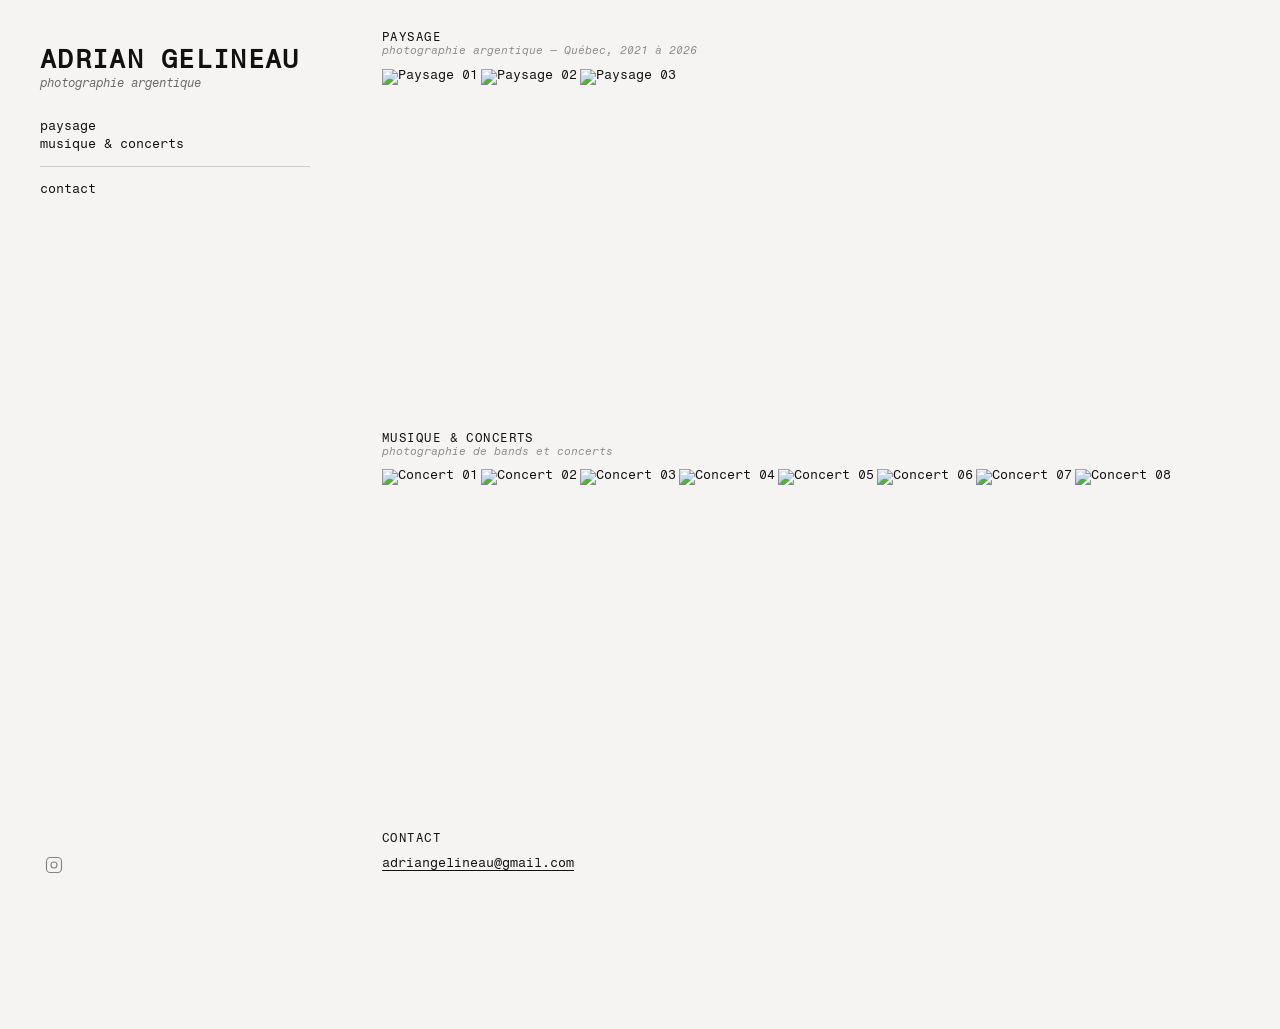
==== index.html @ ebe4f440 "Update index.html" ====
<!DOCTYPE html>
<html lang="fr">
<head>
  <meta charset="utf-8" />
  <meta name="viewport" content="width=device-width, initial-scale=1" />
  <title>Adrian Gelineau — Photographie argentique</title>

  <link rel="preconnect" href="https://fonts.googleapis.com">
  <link rel="preconnect" href="https://fonts.gstatic.com" crossorigin>
  <link href="https://fonts.googleapis.com/css2?family=Fragment+Mono&display=swap" rel="stylesheet">

  <link rel="stylesheet" href="https://cdn.jsdelivr.net/npm/glightbox/dist/css/glightbox.min.css" />
  <link rel="stylesheet" href="style.css" />
</head>
<body>

  <!-- COLONNE GAUCHE : menu fixe -->
  <aside class="sidebar">

    <div class="sidebar-nom">
      <span class="nom">ADRIAN GELINEAU</span>
      <span class="sous-nom">photographie argentique</span>
    </div>

    <nav class="sidebar-nav">
      <a href="#paysage">paysage</a>
      <a href="#concerts">musique & concerts</a>
      <!-- Ajouter une série : <a href="#id-section">nom</a> -->
      <!--
      <a href="#arbre">arbres</a>
      <a href="#double-expo">doubles expositions</a>
      <a href="#eau">eau</a>
      -->
      <span class="nav-separateur"></span>
      <a href="#contact">contact</a>
    </nav>

  </aside>


  <!-- COLONNE DROITE : contenu -->
  <main class="contenu">


    <!-- ==========================================
         SÉRIE : PAYSAGE
         Pour ajouter une photo : copie-colle un bloc <a>/<img>
         URL miniature  : w_800,q_auto  (dans src)
         URL plein res  : w_1600,q_auto (dans href)
         ========================================== -->
    <section id="paysage" class="serie">

      <div class="serie-info">
        <h2 class="serie-titre">PAYSAGE</h2>
        <p class="serie-credits">photographie argentique — Québec, 2021 à 2026</p>
      </div>

      <div class="galerie-bande">

        <a href="https://res.cloudinary.com/djrtz9zbk/image/upload/w_1600,q_auto/v1779740509/00002161-29_tyj2nv.jpg" class="glightbox">
          <img src="https://res.cloudinary.com/djrtz9zbk/image/upload/w_800,q_auto/v1779740509/00002161-29_tyj2nv.jpg" alt="Paysage 01" loading="lazy" />
        </a>

        <a href="https://res.cloudinary.com/djrtz9zbk/image/upload/w_1600,q_auto/v1779740503/1_21_kcuvib.jpg" class="glightbox">
          <img src="https://res.cloudinary.com/djrtz9zbk/image/upload/w_800,q_auto/v1779740503/1_21_kcuvib.jpg" alt="Paysage 02" loading="lazy" />
        </a>

        <a href="https://res.cloudinary.com/djrtz9zbk/image/upload/w_1600,q_auto/v1779740346/1_4_oucnro.jpg" class="glightbox">
          <img src="https://res.cloudinary.com/djrtz9zbk/image/upload/w_800,q_auto/v1779740346/1_4_oucnro.jpg" alt="Paysage 03" loading="lazy" />
        </a>

        <!-- AJOUTER UNE PHOTO — copie ce bloc, change les deux URLs et le alt
        <a href="https://res.cloudinary.com/djrtz9zbk/image/upload/w_1600,q_auto/paysage/NOM_FICHIER.jpg" class="glightbox">
          <img src="https://res.cloudinary.com/djrtz9zbk/image/upload/w_800,q_auto/paysage/NOM_FICHIER.jpg" alt="Description" loading="lazy" />
        </a>
        -->

      </div>
    </section>


    <!-- ==========================================
         SÉRIE : MUSIQUE & CONCERTS
         ========================================== -->
    <section id="concerts" class="serie">

      <div class="serie-info">
        <h2 class="serie-titre">MUSIQUE & CONCERTS</h2>
        <p class="serie-credits">photographie de bands et concerts</p>
      </div>

      <div class="galerie-bande">

        <a href="https://res.cloudinary.com/djrtz9zbk/image/upload/w_1600,q_auto/v1779740509/concert_5_hrjeov.jpg" class="glightbox">
          <img src="https://res.cloudinary.com/djrtz9zbk/image/upload/w_800,q_auto/v1779740509/concert_5_hrjeov.jpg" alt="Concert 01" loading="lazy" />
        </a>

        <a href="https://res.cloudinary.com/djrtz9zbk/image/upload/w_1600,q_auto/v1779740503/concert_4_qgwijq.jpg" class="glightbox">
          <img src="https://res.cloudinary.com/djrtz9zbk/image/upload/w_800,q_auto/v1779740503/concert_4_qgwijq.jpg" alt="Concert 02" loading="lazy" />
        </a>

        <a href="https://res.cloudinary.com/djrtz9zbk/image/upload/w_1600,q_auto/v1779740346/concert_3_md6yuu.jpg" class="glightbox">
          <img src="https://res.cloudinary.com/djrtz9zbk/image/upload/w_800,q_auto/v1779740346/concert_3_md6yuu.jpg" alt="Concert 03" loading="lazy" />
        </a>

        <a href="https://res.cloudinary.com/djrtz9zbk/image/upload/w_1600,q_auto/v1779740346/concert_1_qyfpxs.jpg" class="glightbox">
          <img src="https://res.cloudinary.com/djrtz9zbk/image/upload/w_800,q_auto/v1779740346/concert_1_qyfpxs.jpg" alt="Concert 04" loading="lazy" />
        </a>

        <a href="https://res.cloudinary.com/djrtz9zbk/image/upload/w_1600,q_auto/v1779740346/concert_2_n4treq.jpg" class="glightbox">
          <img src="https://res.cloudinary.com/djrtz9zbk/image/upload/w_800,q_auto/v1779740346/concert_2_n4treq.jpg" alt="Concert 05" loading="lazy" />
        </a>

        <a href="https://res.cloudinary.com/djrtz9zbk/image/upload/w_1600,q_auto/v1779740346/concert_8_piof48.jpg" class="glightbox">
          <img src="https://res.cloudinary.com/djrtz9zbk/image/upload/w_800,q_auto/v1779740346/concert_8_piof48.jpg" alt="Concert 06" loading="lazy" />
        </a>

        <a href="https://res.cloudinary.com/djrtz9zbk/image/upload/w_1600,q_auto/v1779740346/concert_7_y9rdwr.jpg" class="glightbox">
          <img src="https://res.cloudinary.com/djrtz9zbk/image/upload/w_800,q_auto/v1779740346/concert_7_y9rdwr.jpg" alt="Concert 07" loading="lazy" />
        </a>

        <a href="https://res.cloudinary.com/djrtz9zbk/image/upload/w_1600,q_auto/v1779740346/concert_6_su2sct.jpg" class="glightbox">
          <img src="https://res.cloudinary.com/djrtz9zbk/image/upload/w_800,q_auto/v1779740346/concert_6_su2sct.jpg" alt="Concert 08" loading="lazy" />
        </a>

      </div>
    </section>


    <!-- ==========================================
         CONTACT
         ========================================== -->
    <section id="contact" class="serie">
      <div class="serie-info">
        <h2 class="serie-titre">CONTACT</h2>
      </div>
      <p class="contact-email">
        <a href="mailto:adriangelineau@gmail.com">adriangelineau@gmail.com</a>
      </p>
    </section>


  </main>

  <!-- ICÔNE INSTAGRAM fixe en bas à gauche -->
  <a href="https://www.instagram.com/adrian_alog/" target="_blank" rel="noopener noreferrer" class="instagram-btn" aria-label="Instagram">
    <svg xmlns="http://www.w3.org/2000/svg" width="50" height="18" viewBox="0 0 24 24" fill="none" stroke="currentColor" stroke-width="1.5" stroke-linecap="round" stroke-linejoin="round">
      <rect x="2" y="2" width="20" height="20" rx="5" ry="5"/>
      <circle cx="12" cy="12" r="4"/>
      <circle cx="17.5" cy="6.5" r="0.5" fill="currentColor" stroke="none"/>
    </svg>
  </a>

  <script src="https://cdn.jsdelivr.net/npm/glightbox/dist/js/glightbox.min.js"></script>
  <script>
    const lightbox = GLightbox();

    // Scroll horizontal à la molette sur chaque bande
    // Quand la bande est au bout, le scroll vertical reprend normalement
    document.querySelectorAll('.galerie-bande').forEach(bande => {
      bande.addEventListener('wheel', function(e) {
        const auBout =
          (e.deltaY > 0 && bande.scrollLeft >= bande.scrollWidth - bande.clientWidth - 1) ||
          (e.deltaY < 0 && bande.scrollLeft <= 0);

        if (auBout) return; // laisse le scroll vertical se faire

        e.preventDefault();
        bande.scrollLeft += e.deltaY * 1.5; // ← vitesse de défilement, ajuste si besoin
      }, { passive: false });
    });
  </script>

</body>
</html>
---- style.css ----
/* =============================================
   STYLE.CSS — Portfolio Adrian Gelineau
   Mise en page : sidebar fixe + bandes horizontales
   ============================================= */


/* --- BASE --- */

body {
  font-family: 'Fragment Mono', monospace;
  font-size: 13px;
  line-height: 0.9;
  color: #111;
  background-color: #f5f4f2;   /* ← couleur de fond */
  margin: 0;
  padding: 0;
  display: flex;
  min-height: 100vh;
}

* {
  box-sizing: border-box;
}


/* --- SIDEBAR --- */

.sidebar {
  width: 350px;
  flex-shrink: 0;
  padding: 3rem 2.5rem;
  position: sticky;
  top: 0;
  height: 100vh;
  overflow-y: auto;
}

.sidebar-nom {
  margin-bottom: 2rem;
}

.nom {
  display: block;
  font-weight: 700;
  font-size: 2em;
  letter-spacing: 0.05em;
  margin-bottom: 0.4rem;
}

.sous-nom {
  display: block;
  font-weight: 300;
  font-style: italic;
  color: #666;
  font-size: 0.9em;
}

.sidebar-nav {
  display: flex;
  flex-direction: column;
  gap: 0.4rem;
}

.sidebar-nav a {
  text-decoration: none;
  color: #111;
  font-weight: 300;
  transition: opacity 0.2s;
}

.sidebar-nav a:hover {
  opacity: 0.4;
}

.nav-separateur {
  display: block;
  border-top: 1px solid #ccc;
  margin: 0.6rem 0;
}


/* --- CONTENU --- */

.contenu {
  flex: 1;
  padding: 2rem 0 6rem 2rem;  /* pas de padding-right : les bandes vont jusqu'au bord */
  min-width: 0;               /* empêche le dépassement flex */
}


/* --- SÉRIE --- */

.serie {
  margin-bottom: 4rem;        /* ← espace entre chaque série */
}

.serie-info {
  margin-bottom: 0.8rem;
  padding-right: 2rem;        /* marge droite pour le texte seulement */
}

.serie-titre {
  font-size: 12px;
  font-weight: 500;
  letter-spacing: 0.12em;
  margin: 0 0 0.2rem 0;
  padding: 0;
}

.serie-credits {
  font-weight: 300;
  font-style: italic;
  color: #888;
  margin: 0;
  font-size: 11px;
}


/* --- BANDE HORIZONTALE ---
   Principe :
   - display: flex          → images côte à côte
   - overflow-x: auto       → scroll horizontal quand ça déborde
   - height fixe            → toutes les images ont la même hauteur
   - width: auto sur img    → chaque image garde son ratio naturel
     (portrait = étroit, paysage = large)
   -------------------------------------------- */

.galerie-bande {
  display: flex;
  flex-direction: row;
  gap: 3px;                   /* ← espace entre les photos */
  overflow-x: auto;           /* scroll horizontal */
  overflow-y: hidden;
  height: 300px;              /* ← hauteur de la bande, ajuste à ton goût */
  padding-bottom: 6px;        /* espace pour la scrollbar */
  cursor: grab;               /* curseur "main" pour indiquer le drag possible */
}

.galerie-bande:active {
  cursor: grabbing;
}

/* Scrollbar discrète */
.galerie-bande::-webkit-scrollbar {
  height: 3px;
}
.galerie-bande::-webkit-scrollbar-track {
  background: transparent;
}
.galerie-bande::-webkit-scrollbar-thumb {
  background: #ccc;
  border-radius: 2px;
}

/* Chaque lien = une cellule de la bande */
.galerie-bande a {
  display: block;
  flex-shrink: 0;             /* les images ne rétrécissent pas */
  height: 100%;               /* remplit la hauteur de la bande */
  text-decoration: none;
}

/* L'image remplit la hauteur, largeur automatique selon son ratio */
.galerie-bande img {
  height: 100%;
  width: auto;                /* ← clé : ratio naturel préservé */
  display: block;
  transition: opacity 0.25s;
}

.galerie-bande a:hover img {
  opacity: 0.8;
}


/* --- CONTACT --- */

.contact-email {
  font-weight: 300;
  margin: 0;
}

.contact-email a {
  color: #111;
  text-underline-offset: 3px;
}

a {
  color: #111;
}


/* --- RESPONSIVE : téléphone --- */

@media (max-width: 650px) {

  body {
    flex-direction: column;
  }

  .sidebar {
    width: 100%;
    height: auto;
    position: static;
    padding: 1.5rem 1rem 1rem;
    border-bottom: 1px solid #ddd;
  }

  .sidebar-nav {
    flex-direction: row;
    flex-wrap: wrap;
    gap: 0.5rem 1rem;
  }

  .nav-separateur {
    display: none;
  }

  .contenu {
    padding: 1.5rem 0 3rem 1rem;
  }

  .galerie-bande {
    height: 240px;            /* bande plus courte sur mobile */
  }
}


/* --- ICÔNE INSTAGRAM --- */

.instagram-btn {
  position: fixed;             /* ← reste en bas à gauche peu importe le scroll */
  bottom: 1.5rem;
  left: 1.8rem;
  color: #111;
  text-decoration: none;
  opacity: 0.5;
  transition: opacity 0.2s;
  z-index: 100;
}

.instagram-btn:hover {
  opacity: 1;
}


/* ==============================================
   POLICES — comment changer
   ================================================

   ÉTAPE 1 : remplace le lien Google Fonts dans le <head> du HTML
   ÉTAPE 2 : change font-family dans body { } ci-dessous

   -----------------------------------------------
   OPTION A — Fragment Mono (monospace, techno)
   <head> :
     <link href="https://fonts.googleapis.com/css2?family=Fragment+Mono&display=swap" rel="stylesheet">
   CSS :
     font-family: 'Fragment Mono', monospace;

   -----------------------------------------------
   OPTION B — Playfair Display (élégant, mystique)
   <head> :
     <link href="https://fonts.googleapis.com/css2?family=Playfair+Display:ital,wght@0,400;0,500;1,400&display=swap" rel="stylesheet">
   CSS :
     font-family: 'Playfair Display', serif;

   -----------------------------------------------
   OPTION D — DM Mono (monospace propre, photo/éditorial)
   <head> :
     <link href="https://fonts.googleapis.com/css2?family=DM+Mono:ital,wght@0,300;0,400;1,300&display=swap" rel="stylesheet">
   CSS :
     font-family: 'DM Mono', monospace;

   -----------------------------------------------
   TESTÉ MAIS PAS AIMÉ
   
   OPTION E — Cormorant Garamond (serif fin, galerie d'art)
   <head> :
     <link href="https://fonts.googleapis.com/css2?family=Cormorant+Garamond:ital,wght@0,300;0,400;1,300&display=swap" rel="stylesheet">
   CSS :
     font-family: 'Cormorant Garamond', serif;

   -----------------------------------------------
   OPTION F — Sono (variable, moderne mais organique — bon pour argentique)
   <head> :
     <link href="https://fonts.googleapis.com/css2?family=Sono:wght@300;400&display=swap" rel="stylesheet">
   CSS :
     font-family: 'Sono', sans-serif;

   ================================================
   Pour tester : change les deux lignes indiquées
   dans le <head> HTML et dans body { } CSS.
   Ctrl+S dans VS Code → rafraîchissement Live Server instantané.

      OPTION C — Space Mono (underground, minimal)
   <head> :
     <link href="https://fonts.googleapis.com/css2?family=Space+Mono:ital@0;1&display=swap" rel="stylesheet">
   CSS :
     font-family: 'Space Mono', monospace;

   ============================================== */
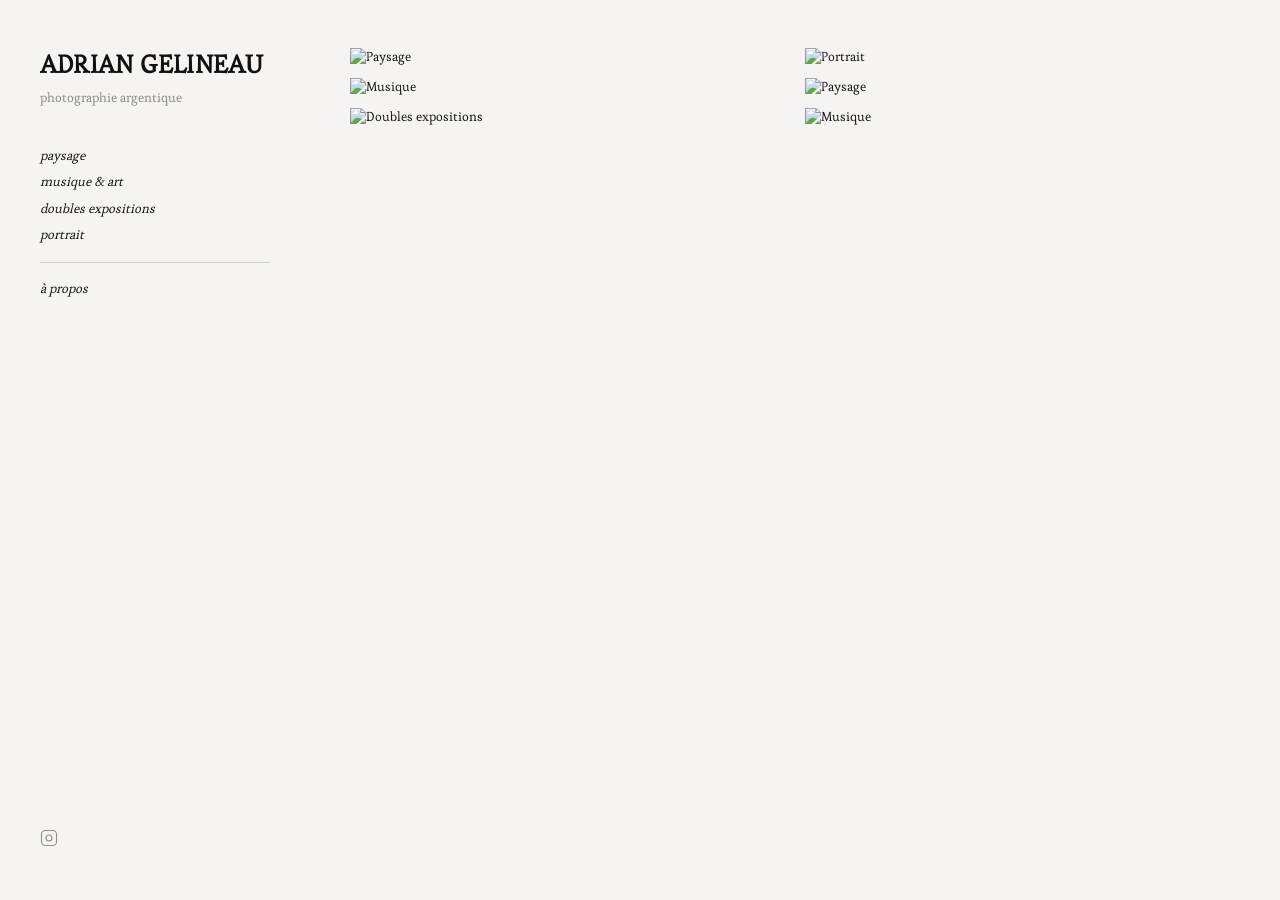
==== commit 3035bbe7: "commit commit" ====
--- a/index.html
+++ b/index.html
@@ -4,172 +4,77 @@
   <meta charset="utf-8" />
   <meta name="viewport" content="width=device-width, initial-scale=1" />
   <title>Adrian Gelineau — Photographie argentique</title>
-
   <link rel="preconnect" href="https://fonts.googleapis.com">
   <link rel="preconnect" href="https://fonts.gstatic.com" crossorigin>
-  <link href="https://fonts.googleapis.com/css2?family=Fragment+Mono&display=swap" rel="stylesheet">
-
+  <link href="https://fonts.googleapis.com/css2?family=Esteban&display=swap" rel="stylesheet">
   <link rel="stylesheet" href="https://cdn.jsdelivr.net/npm/glightbox/dist/css/glightbox.min.css" />
   <link rel="stylesheet" href="style.css" />
 </head>
 <body>
 
-  <!-- COLONNE GAUCHE : menu fixe -->
   <aside class="sidebar">
-
     <div class="sidebar-nom">
-      <span class="nom">ADRIAN GELINEAU</span>
-      <span class="sous-nom">photographie argentique</span>
+      <a href="index.html">
+        <span class="nom">ADRIAN GELINEAU</span>
+        <span class="sous-nom">photographie argentique</span>
+      </a>
     </div>
-
     <nav class="sidebar-nav">
-      <a href="#paysage">paysage</a>
-      <a href="#concerts">musique & concerts</a>
-      <!-- Ajouter une série : <a href="#id-section">nom</a> -->
-      <!--
-      <a href="#arbre">arbres</a>
-      <a href="#double-expo">doubles expositions</a>
-      <a href="#eau">eau</a>
-      -->
+      <a href="paysage.html">paysage</a>
+      <a href="musique.html">musique & art</a>
+      <a href="double-exposition.html">doubles expositions</a>
+      <a href="portrait.html">portrait</a>
       <span class="nav-separateur"></span>
-      <a href="#contact">contact</a>
+      <a href="apropos.html">à propos</a>
     </nav>
-
+    <a href="https://www.instagram.com/adrian_alog/" target="_blank" rel="noopener noreferrer" class="instagram-sidebar" aria-label="Instagram">
+      <svg xmlns="http://www.w3.org/2000/svg" width="18" height="18" viewBox="0 0 24 24" fill="none" stroke="currentColor" stroke-width="1.5" stroke-linecap="round" stroke-linejoin="round">
+        <rect x="2" y="2" width="20" height="20" rx="5" ry="5"/>
+        <circle cx="12" cy="12" r="4"/>
+        <circle cx="17.5" cy="6.5" r="0.5" fill="currentColor" stroke="none"/>
+      </svg>
+    </a>
   </aside>
 
-
-  <!-- COLONNE DROITE : contenu -->
   <main class="contenu">
 
+    <!-- PATCHWORK D'ACCUEIL
+         Style Lawrence Fafard : 2 colonnes, photos à taille naturelle, air entre elles.
+         Chaque lien mène à la page de la série.
+         Pour changer une photo : remplace juste l'URL src et le href de destination. -->
 
-    <!-- ==========================================
-         SÉRIE : PAYSAGE
-         Pour ajouter une photo : copie-colle un bloc <a>/<img>
-         URL miniature  : w_800,q_auto  (dans src)
-         URL plein res  : w_1600,q_auto (dans href)
-         ========================================== -->
-    <section id="paysage" class="serie">
+    <div class="patchwork">
 
-      <div class="serie-info">
-        <h2 class="serie-titre">PAYSAGE</h2>
-        <p class="serie-credits">photographie argentique — Québec, 2021 à 2026</p>
-      </div>
+      <a href="paysage.html" class="pw-item">
+        <img src="https://res.cloudinary.com/djrtz9zbk/image/upload/w_900,q_auto/v1779740509/00002161-29_tyj2nv.jpg" alt="Paysage" loading="lazy" />
+      </a>
 
-      <div class="galerie-bande">
+      <a href="musique.html" class="pw-item">
+        <img src="https://res.cloudinary.com/djrtz9zbk/image/upload/w_900,q_auto/v1779740503/concert_4_qgwijq.jpg" alt="Musique" loading="lazy" />
+      </a>
 
-        <a href="https://res.cloudinary.com/djrtz9zbk/image/upload/w_1600,q_auto/v1779740509/00002161-29_tyj2nv.jpg" class="glightbox">
-          <img src="https://res.cloudinary.com/djrtz9zbk/image/upload/w_800,q_auto/v1779740509/00002161-29_tyj2nv.jpg" alt="Paysage 01" loading="lazy" />
-        </a>
+      <a href="double-exposition.html" class="pw-item">
+        <img src="https://res.cloudinary.com/djrtz9zbk/image/upload/w_900,q_auto/v1779740503/1_21_kcuvib.jpg" alt="Doubles expositions" loading="lazy" />
+      </a>
 
-        <a href="https://res.cloudinary.com/djrtz9zbk/image/upload/w_1600,q_auto/v1779740503/1_21_kcuvib.jpg" class="glightbox">
-          <img src="https://res.cloudinary.com/djrtz9zbk/image/upload/w_800,q_auto/v1779740503/1_21_kcuvib.jpg" alt="Paysage 02" loading="lazy" />
-        </a>
+      <a href="portrait.html" class="pw-item">
+        <img src="https://res.cloudinary.com/djrtz9zbk/image/upload/w_900,q_auto/v1779740346/concert_3_md6yuu.jpg" alt="Portrait" loading="lazy" />
+      </a>
 
-        <a href="https://res.cloudinary.com/djrtz9zbk/image/upload/w_1600,q_auto/v1779740346/1_4_oucnro.jpg" class="glightbox">
-          <img src="https://res.cloudinary.com/djrtz9zbk/image/upload/w_800,q_auto/v1779740346/1_4_oucnro.jpg" alt="Paysage 03" loading="lazy" />
-        </a>
+      <a href="paysage.html" class="pw-item">
+        <img src="https://res.cloudinary.com/djrtz9zbk/image/upload/w_900,q_auto/v1779740346/1_4_oucnro.jpg" alt="Paysage" loading="lazy" />
+      </a>
 
-        <!-- AJOUTER UNE PHOTO — copie ce bloc, change les deux URLs et le alt
-        <a href="https://res.cloudinary.com/djrtz9zbk/image/upload/w_1600,q_auto/paysage/NOM_FICHIER.jpg" class="glightbox">
-          <img src="https://res.cloudinary.com/djrtz9zbk/image/upload/w_800,q_auto/paysage/NOM_FICHIER.jpg" alt="Description" loading="lazy" />
-        </a>
-        -->
+      <a href="musique.html" class="pw-item">
+        <img src="https://res.cloudinary.com/djrtz9zbk/image/upload/w_900,q_auto/v1779740346/concert_1_qyfpxs.jpg" alt="Musique" loading="lazy" />
+      </a>
 
-      </div>
-    </section>
-
-
-    <!-- ==========================================
-         SÉRIE : MUSIQUE & CONCERTS
-         ========================================== -->
-    <section id="concerts" class="serie">
-
-      <div class="serie-info">
-        <h2 class="serie-titre">MUSIQUE & CONCERTS</h2>
-        <p class="serie-credits">photographie de bands et concerts</p>
-      </div>
-
-      <div class="galerie-bande">
-
-        <a href="https://res.cloudinary.com/djrtz9zbk/image/upload/w_1600,q_auto/v1779740509/concert_5_hrjeov.jpg" class="glightbox">
-          <img src="https://res.cloudinary.com/djrtz9zbk/image/upload/w_800,q_auto/v1779740509/concert_5_hrjeov.jpg" alt="Concert 01" loading="lazy" />
-        </a>
-
-        <a href="https://res.cloudinary.com/djrtz9zbk/image/upload/w_1600,q_auto/v1779740503/concert_4_qgwijq.jpg" class="glightbox">
-          <img src="https://res.cloudinary.com/djrtz9zbk/image/upload/w_800,q_auto/v1779740503/concert_4_qgwijq.jpg" alt="Concert 02" loading="lazy" />
-        </a>
-
-        <a href="https://res.cloudinary.com/djrtz9zbk/image/upload/w_1600,q_auto/v1779740346/concert_3_md6yuu.jpg" class="glightbox">
-          <img src="https://res.cloudinary.com/djrtz9zbk/image/upload/w_800,q_auto/v1779740346/concert_3_md6yuu.jpg" alt="Concert 03" loading="lazy" />
-        </a>
-
-        <a href="https://res.cloudinary.com/djrtz9zbk/image/upload/w_1600,q_auto/v1779740346/concert_1_qyfpxs.jpg" class="glightbox">
-          <img src="https://res.cloudinary.com/djrtz9zbk/image/upload/w_800,q_auto/v1779740346/concert_1_qyfpxs.jpg" alt="Concert 04" loading="lazy" />
-        </a>
-
-        <a href="https://res.cloudinary.com/djrtz9zbk/image/upload/w_1600,q_auto/v1779740346/concert_2_n4treq.jpg" class="glightbox">
-          <img src="https://res.cloudinary.com/djrtz9zbk/image/upload/w_800,q_auto/v1779740346/concert_2_n4treq.jpg" alt="Concert 05" loading="lazy" />
-        </a>
-
-        <a href="https://res.cloudinary.com/djrtz9zbk/image/upload/w_1600,q_auto/v1779740346/concert_8_piof48.jpg" class="glightbox">
-          <img src="https://res.cloudinary.com/djrtz9zbk/image/upload/w_800,q_auto/v1779740346/concert_8_piof48.jpg" alt="Concert 06" loading="lazy" />
-        </a>
-
-        <a href="https://res.cloudinary.com/djrtz9zbk/image/upload/w_1600,q_auto/v1779740346/concert_7_y9rdwr.jpg" class="glightbox">
-          <img src="https://res.cloudinary.com/djrtz9zbk/image/upload/w_800,q_auto/v1779740346/concert_7_y9rdwr.jpg" alt="Concert 07" loading="lazy" />
-        </a>
-
-        <a href="https://res.cloudinary.com/djrtz9zbk/image/upload/w_1600,q_auto/v1779740346/concert_6_su2sct.jpg" class="glightbox">
-          <img src="https://res.cloudinary.com/djrtz9zbk/image/upload/w_800,q_auto/v1779740346/concert_6_su2sct.jpg" alt="Concert 08" loading="lazy" />
-        </a>
-
-      </div>
-    </section>
-
-
-    <!-- ==========================================
-         CONTACT
-         ========================================== -->
-    <section id="contact" class="serie">
-      <div class="serie-info">
-        <h2 class="serie-titre">CONTACT</h2>
-      </div>
-      <p class="contact-email">
-        <a href="mailto:adriangelineau@gmail.com">adriangelineau@gmail.com</a>
-      </p>
-    </section>
-
+    </div>
 
   </main>
 
-  <!-- ICÔNE INSTAGRAM fixe en bas à gauche -->
-  <a href="https://www.instagram.com/adrian_alog/" target="_blank" rel="noopener noreferrer" class="instagram-btn" aria-label="Instagram">
-    <svg xmlns="http://www.w3.org/2000/svg" width="50" height="18" viewBox="0 0 24 24" fill="none" stroke="currentColor" stroke-width="1.5" stroke-linecap="round" stroke-linejoin="round">
-      <rect x="2" y="2" width="20" height="20" rx="5" ry="5"/>
-      <circle cx="12" cy="12" r="4"/>
-      <circle cx="17.5" cy="6.5" r="0.5" fill="currentColor" stroke="none"/>
-    </svg>
-  </a>
-
   <script src="https://cdn.jsdelivr.net/npm/glightbox/dist/js/glightbox.min.js"></script>
-  <script>
-    const lightbox = GLightbox();
-
-    // Scroll horizontal à la molette sur chaque bande
-    // Quand la bande est au bout, le scroll vertical reprend normalement
-    document.querySelectorAll('.galerie-bande').forEach(bande => {
-      bande.addEventListener('wheel', function(e) {
-        const auBout =
-          (e.deltaY > 0 && bande.scrollLeft >= bande.scrollWidth - bande.clientWidth - 1) ||
-          (e.deltaY < 0 && bande.scrollLeft <= 0);
-
-        if (auBout) return; // laisse le scroll vertical se faire
-
-        e.preventDefault();
-        bande.scrollLeft += e.deltaY * 1.5; // ← vitesse de défilement, ajuste si besoin
-      }, { passive: false });
-    });
-  </script>
+  <script>const lightbox = GLightbox();</script>
 
 </body>
 </html>
--- a/style.css
+++ b/style.css
@@ -1,203 +1,230 @@
 /* =============================================
    STYLE.CSS — Portfolio Adrian Gelineau
-   Mise en page : sidebar fixe + bandes horizontales
-   ============================================= */
-
+   Partagé par toutes les pages
+   ============================================= */
 
 /* --- BASE --- */
-
 body {
-  font-family: 'Fragment Mono', monospace;
+  font-family: 'Esteban', serif;
   font-size: 13px;
-  line-height: 0.9;
-  color: #111;
-  background-color: #f5f4f2;   /* ← couleur de fond */
+  line-height: 1.4;
+  color: #111;
+  background-color: #f5f4f2;
   margin: 0;
   padding: 0;
   display: flex;
   min-height: 100vh;
 }
-
-* {
-  box-sizing: border-box;
-}
-
+* { box-sizing: border-box; }
 
 /* --- SIDEBAR --- */
-
 .sidebar {
-  width: 350px;
+  width: 310px;
   flex-shrink: 0;
   padding: 3rem 2.5rem;
   position: sticky;
   top: 0;
   height: 100vh;
   overflow-y: auto;
-}
-
+  display: flex;
+  flex-direction: column;
+}
 .sidebar-nom {
-  margin-bottom: 2rem;
-}
-
+  margin-bottom: 2.5rem;
+}
+.sidebar-nom a {
+  text-decoration: none;
+  color: #111;
+}
 .nom {
   display: block;
-  font-weight: 700;
-  font-size: 2em;
-  letter-spacing: 0.05em;
+  font-weight: 900;
+  font-size: 1.9em;
+  letter-spacing: 0.01em;
   margin-bottom: 0.4rem;
 }
-
 .sous-nom {
   display: block;
-  font-weight: 300;
+  font-style: normal;
+  color: #888;
+  font-size: 1em;
+}
+.sidebar-nav {
+  display: flex;
+  flex-direction: column;
+  gap: 0.5rem;
+  flex: 1;
+}
+.sidebar-nav a {
+  text-decoration: none;
+  color: #111;
   font-style: italic;
-  color: #666;
-  font-size: 0.9em;
-}
-
-.sidebar-nav {
-  display: flex;
-  flex-direction: column;
-  gap: 0.4rem;
-}
-
-.sidebar-nav a {
-  text-decoration: none;
-  color: #111;
-  font-weight: 300;
   transition: opacity 0.2s;
 }
-
-.sidebar-nav a:hover {
+.sidebar-nav a:hover,
+.sidebar-nav a.active {
   opacity: 0.4;
 }
-
 .nav-separateur {
   display: block;
   border-top: 1px solid #ccc;
   margin: 0.6rem 0;
 }
-
+.instagram-sidebar {
+  margin-top: auto;
+  padding-top: 2rem;
+  opacity: 0.45;
+  transition: opacity 0.2s;
+}
+.instagram-sidebar:hover { opacity: 1; }
 
 /* --- CONTENU --- */
-
 .contenu {
   flex: 1;
-  padding: 2rem 0 6rem 2rem;  /* pas de padding-right : les bandes vont jusqu'au bord */
-  min-width: 0;               /* empêche le dépassement flex */
-}
-
-
-/* --- SÉRIE --- */
+  padding: 3rem 0 6rem 2.5rem;
+  min-width: 0;
+}
+
+/* =============================================
+   PAGE D'ACCUEIL — patchwork style Lawrence Fafard
+   2 colonnes, photos à taille naturelle (ratio préservé), air entre elles
+   ============================================= */
+.patchwork {
+  columns: 2;                /* ← 2 colonnes. Change en 3 pour plus serré */
+  column-gap: 12px;          /* ← espace entre les colonnes */
+  padding-right: 2rem;
+}
+.pw-item {
+  display: block;
+  text-decoration: none;
+  break-inside: avoid;       /* empêche une photo d'être coupée entre deux colonnes */
+  margin-bottom: 12px;       /* ← espace entre les photos */
+}
+.pw-item img {
+  width: 100%;
+  height: auto;              /* ← clé : ratio naturel, portrait reste portrait */
+  display: block;
+  transition: opacity 0.3s;
+}
+.pw-item:hover img { opacity: 0.8; }
+
+/* =============================================
+   PAGES DE SÉRIES — bandes horizontales
+   ============================================= */
+.page-titre {
+  font-size: 11px;
+  font-weight: 400;
+  letter-spacing: 0.18em;
+  text-transform: uppercase;
+  color: #999;
+  margin: 0 0 3rem 0;
+  padding-right: 2rem;
+}
 
 .serie {
-  margin-bottom: 4rem;        /* ← espace entre chaque série */
-}
-
+  margin-bottom: 3rem;
+}
 .serie-info {
-  margin-bottom: 0.8rem;
-  padding-right: 2rem;        /* marge droite pour le texte seulement */
-}
-
+  margin-bottom: 1rem;
+  padding-right: 2rem;
+}
 .serie-titre {
-  font-size: 12px;
-  font-weight: 500;
-  letter-spacing: 0.12em;
-  margin: 0 0 0.2rem 0;
+  font-size: 13px;
+  font-weight: 400;
+  font-style: normal;
+  letter-spacing: 0.1em;
+  margin: 0 0 0rem 0;
   padding: 0;
 }
-
 .serie-credits {
-  font-weight: 300;
+  font-style: normal;
+  color: #999;
+  margin: 0;
+  font-size: 11.5px;
+  line-height: 1.5;
+}
+
+/* Bande horizontale */
+.galerie-bande {
+  display: flex;
+  flex-direction: row;
+  gap: 3px;
+  overflow-x: auto;
+  overflow-y: hidden;
+  height: 320px;             /* ← hauteur des bandes */
+  padding-bottom: 6px;
+  cursor: grab;
+}
+.galerie-bande:active { cursor: grabbing; }
+.galerie-bande::-webkit-scrollbar { height: 2px; }
+.galerie-bande::-webkit-scrollbar-track { background: transparent; }
+.galerie-bande::-webkit-scrollbar-thumb { background: #ccc; }
+
+.galerie-bande a {
+  display: block;
+  flex-shrink: 0;
+  height: 100%;
+  text-decoration: none;
+}
+.galerie-bande img {
+  height: 100%;
+  width: auto;
+  display: block;
+  transition: opacity 0.25s;
+}
+.galerie-bande a:hover img { opacity: 0.8; }
+
+/* =============================================
+   PAGE À PROPOS
+   ============================================= */
+.apropos-wrap {
+  display: flex;
+  gap: 3rem;
+  padding-right: 2rem;
+  align-items: flex-start;
+}
+.apropos-photo {
+  width: 220px;
+  flex-shrink: 0;
+}
+.apropos-photo img {
+  width: 100%;
+  display: block;
+}
+.apropos-texte {
+  flex: 1;
+  max-width: 480px;
+}
+.apropos-texte h2 {
+  font-size: 13px;
+  font-weight: 400;
+  font-style: italic;
+  letter-spacing: 0.05em;
+  margin: 0 0 1.2rem 0;
+}
+.apropos-texte p {
+  font-style: normal;
+  line-height: 1.8;
+  color: #333;
+  margin: 0 0 1rem 0;
+}
+.apropos-contact {
+  margin-top: 2rem;
   font-style: italic;
   color: #888;
-  margin: 0;
-  font-size: 11px;
-}
-
-
-/* --- BANDE HORIZONTALE ---
-   Principe :
-   - display: flex          → images côte à côte
-   - overflow-x: auto       → scroll horizontal quand ça déborde
-   - height fixe            → toutes les images ont la même hauteur
-   - width: auto sur img    → chaque image garde son ratio naturel
-     (portrait = étroit, paysage = large)
-   -------------------------------------------- */
-
-.galerie-bande {
-  display: flex;
-  flex-direction: row;
-  gap: 3px;                   /* ← espace entre les photos */
-  overflow-x: auto;           /* scroll horizontal */
-  overflow-y: hidden;
-  height: 300px;              /* ← hauteur de la bande, ajuste à ton goût */
-  padding-bottom: 6px;        /* espace pour la scrollbar */
-  cursor: grab;               /* curseur "main" pour indiquer le drag possible */
-}
-
-.galerie-bande:active {
-  cursor: grabbing;
-}
-
-/* Scrollbar discrète */
-.galerie-bande::-webkit-scrollbar {
-  height: 3px;
-}
-.galerie-bande::-webkit-scrollbar-track {
-  background: transparent;
-}
-.galerie-bande::-webkit-scrollbar-thumb {
-  background: #ccc;
-  border-radius: 2px;
-}
-
-/* Chaque lien = une cellule de la bande */
-.galerie-bande a {
-  display: block;
-  flex-shrink: 0;             /* les images ne rétrécissent pas */
-  height: 100%;               /* remplit la hauteur de la bande */
-  text-decoration: none;
-}
-
-/* L'image remplit la hauteur, largeur automatique selon son ratio */
-.galerie-bande img {
-  height: 100%;
-  width: auto;                /* ← clé : ratio naturel préservé */
-  display: block;
-  transition: opacity 0.25s;
-}
-
-.galerie-bande a:hover img {
-  opacity: 0.8;
-}
-
-
-/* --- CONTACT --- */
-
-.contact-email {
-  font-weight: 300;
-  margin: 0;
-}
-
-.contact-email a {
-  color: #111;
-  text-underline-offset: 3px;
-}
-
-a {
-  color: #111;
-}
-
-
-/* --- RESPONSIVE : téléphone --- */
-
-@media (max-width: 650px) {
-
-  body {
-    flex-direction: column;
-  }
-
+}
+.apropos-contact a {
+  color: #111;
+}
+
+/* --- LIENS --- */
+a { color: #111; }
+
+/* =============================================
+   RESPONSIVE
+   ============================================= */
+@media (max-width: 700px) {
+  body { flex-direction: column; }
   .sidebar {
     width: 100%;
     height: auto;
@@ -205,100 +232,41 @@
     padding: 1.5rem 1rem 1rem;
     border-bottom: 1px solid #ddd;
   }
-
-  .sidebar-nav {
-    flex-direction: row;
-    flex-wrap: wrap;
-    gap: 0.5rem 1rem;
-  }
-
-  .nav-separateur {
-    display: none;
-  }
-
-  .contenu {
-    padding: 1.5rem 0 3rem 1rem;
-  }
-
-  .galerie-bande {
-    height: 240px;            /* bande plus courte sur mobile */
-  }
-}
-
-
-/* --- ICÔNE INSTAGRAM --- */
-
-.instagram-btn {
-  position: fixed;             /* ← reste en bas à gauche peu importe le scroll */
-  bottom: 1.5rem;
-  left: 1.8rem;
-  color: #111;
-  text-decoration: none;
-  opacity: 0.5;
-  transition: opacity 0.2s;
-  z-index: 100;
-}
-
-.instagram-btn:hover {
-  opacity: 1;
-}
-
+  .sidebar-nav { flex-direction: row; flex-wrap: wrap; gap: 0.4rem 1rem; }
+  .nav-separateur { display: none; }
+  .instagram-sidebar { margin-top: 0.5rem; padding-top: 0; }
+  .contenu { padding: 1.5rem 0 3rem 1rem; }
+  .galerie-bande { height: 200px; }
+  .patchwork { columns: 1; }
+  .apropos-wrap { flex-direction: column; }
+  .apropos-photo { width: 100%; max-width: 280px; }
+}
 
 /* ==============================================
-   POLICES — comment changer
+   POLICES — changer manuellement
    ================================================
-
-   ÉTAPE 1 : remplace le lien Google Fonts dans le <head> du HTML
-   ÉTAPE 2 : change font-family dans body { } ci-dessous
-
-   -----------------------------------------------
-   OPTION A — Fragment Mono (monospace, techno)
-   <head> :
-     <link href="https://fonts.googleapis.com/css2?family=Fragment+Mono&display=swap" rel="stylesheet">
-   CSS :
-     font-family: 'Fragment Mono', monospace;
-
-   -----------------------------------------------
-   OPTION B — Playfair Display (élégant, mystique)
-   <head> :
-     <link href="https://fonts.googleapis.com/css2?family=Playfair+Display:ital,wght@0,400;0,500;1,400&display=swap" rel="stylesheet">
-   CSS :
-     font-family: 'Playfair Display', serif;
-
-   -----------------------------------------------
-   OPTION D — DM Mono (monospace propre, photo/éditorial)
-   <head> :
-     <link href="https://fonts.googleapis.com/css2?family=DM+Mono:ital,wght@0,300;0,400;1,300&display=swap" rel="stylesheet">
-   CSS :
-     font-family: 'DM Mono', monospace;
-
-   -----------------------------------------------
-   TESTÉ MAIS PAS AIMÉ
-   
-   OPTION E — Cormorant Garamond (serif fin, galerie d'art)
-   <head> :
-     <link href="https://fonts.googleapis.com/css2?family=Cormorant+Garamond:ital,wght@0,300;0,400;1,300&display=swap" rel="stylesheet">
-   CSS :
-     font-family: 'Cormorant Garamond', serif;
-
-   -----------------------------------------------
-   OPTION F — Sono (variable, moderne mais organique — bon pour argentique)
-   <head> :
-     <link href="https://fonts.googleapis.com/css2?family=Sono:wght@300;400&display=swap" rel="stylesheet">
-   CSS :
-     font-family: 'Sono', sans-serif;
-
-   ================================================
-   Pour tester : change les deux lignes indiquées
-   dans le <head> HTML et dans body { } CSS.
-   Ctrl+S dans VS Code → rafraîchissement Live Server instantané.
-
-      OPTION C — Space Mono (underground, minimal)
-   <head> :
-     <link href="https://fonts.googleapis.com/css2?family=Space+Mono:ital@0;1&display=swap" rel="stylesheet">
-   CSS :
-     font-family: 'Space Mono', monospace;
-
+   ACTIVE : Esteban (serif élégant, éditorial)
+   <head> : <link href="https://fonts.googleapis.com/css2?family=Esteban&display=swap" rel="stylesheet">
+   CSS    : font-family: 'Esteban', serif;
+   -----------------------------------------------
+   Fragment Mono (monospace techno)
+   <head> : <link href="https://fonts.googleapis.com/css2?family=Fragment+Mono&display=swap" rel="stylesheet">
+   CSS    : font-family: 'Fragment Mono', monospace;
+   -----------------------------------------------
+   Space Mono (underground, minimal)
+   <head> : <link href="https://fonts.googleapis.com/css2?family=Space+Mono:ital@0;1&display=swap" rel="stylesheet">
+   CSS    : font-family: 'Space Mono', monospace;
+   -----------------------------------------------
+   DM Mono (monospace propre, photo/éditorial)
+   <head> : <link href="https://fonts.googleapis.com/css2?family=DM+Mono:ital,wght@0,300;0,400;1,300&display=swap" rel="stylesheet">
+   CSS    : font-family: 'DM Mono', monospace;
+   -----------------------------------------------
+   Playfair Display (élégant, mystique)
+   <head> : <link href="https://fonts.googleapis.com/css2?family=Playfair+Display:ital,wght@0,400;0,500;1,400&display=swap" rel="stylesheet">
+   CSS    : font-family: 'Playfair Display', serif;
+   -----------------------------------------------
+   Gelasio (serif expressif)
+   <head> : <link href="https://fonts.googleapis.com/css2?family=Gelasio:ital,wght@0,400;1,400&display=swap" rel="stylesheet">
+   CSS    : font-family: 'Gelasio', serif;
+   -----------------------------------------------
    ============================================== */
-
-   
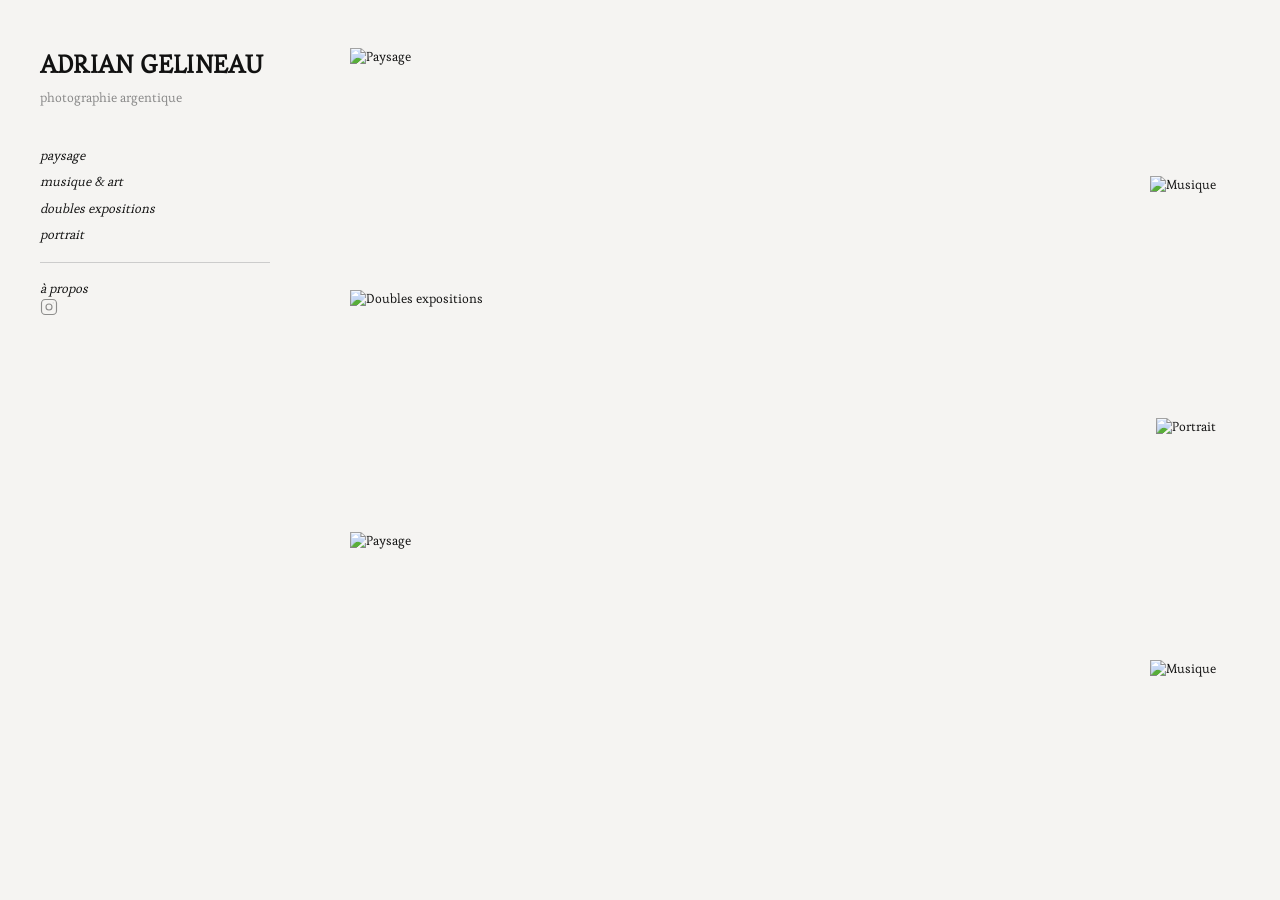
==== commit 025ddef1: "javascript photo javascript photo" ====
--- a/index.html
+++ b/index.html
@@ -13,27 +13,39 @@
 <body>
 
   <aside class="sidebar">
-    <div class="sidebar-nom">
-      <a href="index.html">
+
+    <!-- Barre mobile : nom + bouton hamburger -->
+    <div class="sidebar-mobile-header">
+      <a href="index.html" class="sidebar-mobile-nom">
         <span class="nom">ADRIAN GELINEAU</span>
         <span class="sous-nom">photographie argentique</span>
       </a>
+      <button class="hamburger" id="hamburger" aria-label="Menu" aria-expanded="false">
+        <span></span><span></span><span></span>
+      </button>
     </div>
-    <nav class="sidebar-nav">
+
+    <!-- Contenu sidebar (toujours visible sur ordi, overlay sur mobile) -->
+    <div class="sidebar-inner">
+      <div class="sidebar-nom">
+        <a href="index.html">
+          <span class="nom">ADRIAN GELINEAU</span>
+          <span class="sous-nom">photographie argentique</span>
+        </a>
+      </div>
+      <nav class="sidebar-nav">
       <a href="paysage.html">paysage</a>
       <a href="musique.html">musique & art</a>
       <a href="double-exposition.html">doubles expositions</a>
       <a href="portrait.html">portrait</a>
-      <span class="nav-separateur"></span>
+        <span class="nav-separateur"></span>
       <a href="apropos.html">à propos</a>
-    </nav>
-    <a href="https://www.instagram.com/adrian_alog/" target="_blank" rel="noopener noreferrer" class="instagram-sidebar" aria-label="Instagram">
-      <svg xmlns="http://www.w3.org/2000/svg" width="18" height="18" viewBox="0 0 24 24" fill="none" stroke="currentColor" stroke-width="1.5" stroke-linecap="round" stroke-linejoin="round">
-        <rect x="2" y="2" width="20" height="20" rx="5" ry="5"/>
-        <circle cx="12" cy="12" r="4"/>
-        <circle cx="17.5" cy="6.5" r="0.5" fill="currentColor" stroke="none"/>
-      </svg>
-    </a>
+      </nav>
+      <a href="https://www.instagram.com/adrian_alog/" target="_blank" rel="noopener noreferrer" class="instagram-sidebar" aria-label="Instagram">
+        <svg xmlns="http://www.w3.org/2000/svg" width="18" height="18" viewBox="0 0 24 24" fill="none" stroke="currentColor" stroke-width="1.5" stroke-linecap="round" stroke-linejoin="round"><rect x="2" y="2" width="20" height="20" rx="5" ry="5"/><circle cx="12" cy="12" r="4"/><circle cx="17.5" cy="6.5" r="0.5" fill="currentColor" stroke="none"/></svg>
+      </a>
+    </div>
+
   </aside>
 
   <main class="contenu">
@@ -76,5 +88,19 @@
   <script src="https://cdn.jsdelivr.net/npm/glightbox/dist/js/glightbox.min.js"></script>
   <script>const lightbox = GLightbox();</script>
 
+  <script>
+    const btn = document.getElementById("hamburger");
+    const sb  = document.querySelector(".sidebar");
+    if (btn) {
+      btn.addEventListener("click", () => {
+        const open = sb.classList.toggle("menu-open");
+        btn.setAttribute("aria-expanded", open);
+      });
+      sb.querySelectorAll(".sidebar-nav a").forEach(a =>
+        a.addEventListener("click", () => sb.classList.remove("menu-open"))
+      );
+    }
+  </script>
+
 </body>
 </html>
--- a/style.css
+++ b/style.css
@@ -87,26 +87,25 @@
 
 /* =============================================
    PAGE D'ACCUEIL — patchwork style Lawrence Fafard
-   2 colonnes, photos à taille naturelle (ratio préservé), air entre elles
    ============================================= */
 .patchwork {
-  columns: 2;                /* ← 2 colonnes. Change en 3 pour plus serré */
-  column-gap: 12px;          /* ← espace entre les colonnes */
-  padding-right: 2rem;
+  display: grid;
+  grid-template-columns: 1fr 1fr;  /* 2 colonnes */
+  column-gap: 2rem;
+  row-gap: 0;
+  padding-right: 4rem;
+  align-items: start;
 }
 .pw-item {
   display: block;
   text-decoration: none;
-  break-inside: avoid;       /* empêche une photo d'être coupée entre deux colonnes */
-  margin-bottom: 12px;       /* ← espace entre les photos */
-}
-.pw-item img {
-  width: 100%;
-  height: auto;              /* ← clé : ratio naturel, portrait reste portrait */
-  display: block;
-  transition: opacity 0.3s;
-}
-.pw-item:hover img { opacity: 0.8; }
+  max-width: 75%;               /* ← taille des photos dans leur colonne */
+  margin-bottom: 6rem;          /* ← espace vertical entre photos */
+}
+.pw-item:nth-child(odd)  { margin-right: auto; margin-top: 0; }
+.pw-item:nth-child(even) { margin-left: auto;  margin-top: 8rem; } /* ← décalage colonne droite */
+.pw-item img { width: 100%; height: auto; display: block; transition: opacity 0.3s; }
+.pw-item:hover img { opacity: 0.75; }
 
 /* =============================================
    PAGES DE SÉRIES — bandes horizontales
@@ -132,7 +131,7 @@
   font-size: 13px;
   font-weight: 400;
   font-style: normal;
-  letter-spacing: 0.1em;
+  letter-spacing: 0em;
   margin: 0 0 0rem 0;
   padding: 0;
 }
@@ -221,23 +220,93 @@
 a { color: #111; }
 
 /* =============================================
-   RESPONSIVE
-   ============================================= */
+   HAMBURGER + RESPONSIVE MOBILE
+   ============================================= */
+
+/* Desktop : barre mobile cachée */
+.sidebar-mobile-header { display: none; }
+.hamburger {
+  display: none;
+  flex-direction: column;
+  justify-content: space-between;
+  width: 22px;
+  height: 15px;
+  background: none;
+  border: none;
+  cursor: pointer;
+  padding: 0;
+}
+.hamburger span {
+  display: block;
+  width: 100%;
+  height: 1.5px;
+  background: #111;
+  transition: opacity 0.2s;
+}
+.hamburger:hover span { opacity: 0.4; }
+
 @media (max-width: 700px) {
+
   body { flex-direction: column; }
+
+  /* Sidebar = barre fixe en haut */
   .sidebar {
     width: 100%;
     height: auto;
-    position: static;
-    padding: 1.5rem 1rem 1rem;
+    position: fixed;
+    top: 0; left: 0;
+    z-index: 100;
+    padding: 0;
+    background: #f5f4f2;
     border-bottom: 1px solid #ddd;
-  }
-  .sidebar-nav { flex-direction: row; flex-wrap: wrap; gap: 0.4rem 1rem; }
-  .nav-separateur { display: none; }
-  .instagram-sidebar { margin-top: 0.5rem; padding-top: 0; }
-  .contenu { padding: 1.5rem 0 3rem 1rem; }
+    overflow: visible;
+    flex-direction: column;
+  }
+
+  /* Barre mobile : nom à gauche, hamburger à droite */
+  .sidebar-mobile-header {
+    display: flex;
+    justify-content: space-between;
+    align-items: center;
+    padding: 1rem 1.5rem;
+    width: 100%;
+  }
+  .sidebar-mobile-nom { text-decoration: none; color: #111; }
+  .sidebar-mobile-nom .nom    { font-size: 0.95em; font-weight: 900; display: block; }
+  .sidebar-mobile-nom .sous-nom { font-size: 0.75em; color: #888; display: block; }
+
+  /* Hamburger visible */
+  .hamburger { display: flex; }
+
+  /* Contenu sidebar caché par défaut */
+  .sidebar-inner { display: none; }
+
+  /* Overlay plein écran quand ouvert */
+  .sidebar.menu-open .sidebar-inner {
+    display: flex;
+    flex-direction: column;
+    padding: 2rem 1.5rem 2rem;
+    background: #f5f4f2;
+    width: 100%;
+    min-height: calc(100vh - 56px);
+  }
+  .sidebar.menu-open .sidebar-nom { margin-bottom: 1.5rem; }
+  .sidebar.menu-open .sidebar-nav { gap: 1rem; font-size: 1.05em; }
+  .sidebar.menu-open .instagram-sidebar { margin-top: auto; padding-bottom: 1rem; }
+
+  /* Contenu décalé sous la barre fixe */
+  .contenu { padding-top: 5rem; padding-left: 1rem; }
+
   .galerie-bande { height: 200px; }
-  .patchwork { columns: 1; }
+  .patchwork {
+    grid-template-columns: 1fr;
+    padding-right: 1rem;
+  }
+  .pw-item, .pw-item:nth-child(even) {
+    max-width: 90%;
+    margin-top: 0;
+    margin-left: 0;
+  }
   .apropos-wrap { flex-direction: column; }
   .apropos-photo { width: 100%; max-width: 280px; }
 }
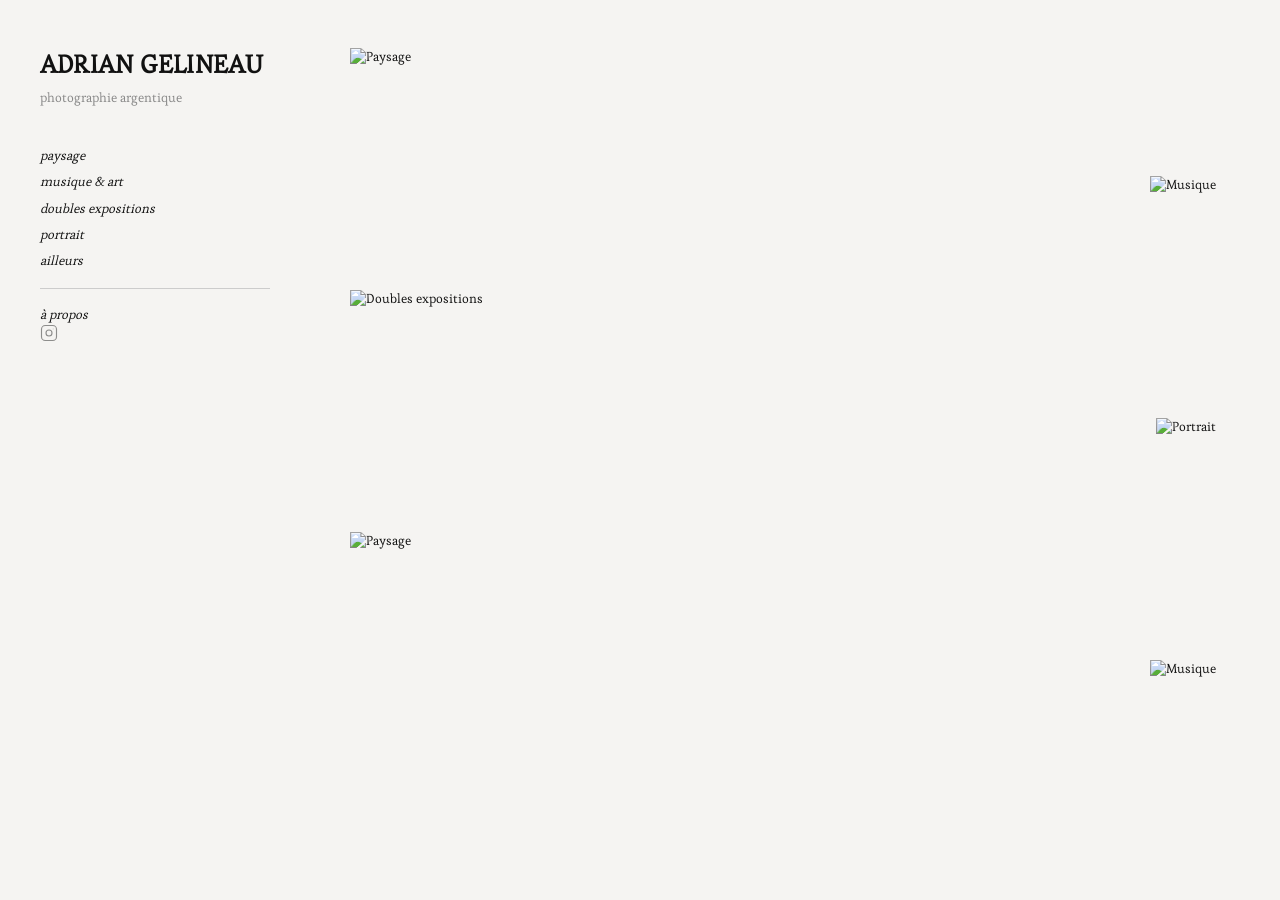
==== commit af51d523: "1 1" ====
--- a/index.html
+++ b/index.html
@@ -11,10 +11,7 @@
   <link rel="stylesheet" href="style.css" />
 </head>
 <body>
-
   <aside class="sidebar">
-
-    <!-- Barre mobile : nom + bouton hamburger -->
     <div class="sidebar-mobile-header">
       <a href="index.html" class="sidebar-mobile-nom">
         <span class="nom">ADRIAN GELINEAU</span>
@@ -24,8 +21,6 @@
         <span></span><span></span><span></span>
       </button>
     </div>
-
-    <!-- Contenu sidebar (toujours visible sur ordi, overlay sur mobile) -->
     <div class="sidebar-inner">
       <div class="sidebar-nom">
         <a href="index.html">
@@ -34,73 +29,58 @@
         </a>
       </div>
       <nav class="sidebar-nav">
-      <a href="paysage.html">paysage</a>
-      <a href="musique.html">musique & art</a>
-      <a href="double-exposition.html">doubles expositions</a>
-      <a href="portrait.html">portrait</a>
+        <a href="paysage.html">paysage</a>
+        <a href="musique.html">musique & art</a>
+        <a href="double-exposition.html">doubles expositions</a>
+        <a href="portrait.html">portrait</a>
+        <a href="ailleurs.html">ailleurs</a>
         <span class="nav-separateur"></span>
-      <a href="apropos.html">à propos</a>
+        <a href="apropos.html">à propos</a>
       </nav>
       <a href="https://www.instagram.com/adrian_alog/" target="_blank" rel="noopener noreferrer" class="instagram-sidebar" aria-label="Instagram">
         <svg xmlns="http://www.w3.org/2000/svg" width="18" height="18" viewBox="0 0 24 24" fill="none" stroke="currentColor" stroke-width="1.5" stroke-linecap="round" stroke-linejoin="round"><rect x="2" y="2" width="20" height="20" rx="5" ry="5"/><circle cx="12" cy="12" r="4"/><circle cx="17.5" cy="6.5" r="0.5" fill="currentColor" stroke="none"/></svg>
       </a>
     </div>
-
   </aside>
 
   <main class="contenu">
-
-    <!-- PATCHWORK D'ACCUEIL
-         Style Lawrence Fafard : 2 colonnes, photos à taille naturelle, air entre elles.
-         Chaque lien mène à la page de la série.
-         Pour changer une photo : remplace juste l'URL src et le href de destination. -->
-
+    <!-- Page d'accueil : grille de photos menant à chaque série.
+         Pour changer une photo : modifie le nom de fichier dans src.
+         Pour changer la destination : modifie href. -->
     <div class="patchwork">
-
       <a href="paysage.html" class="pw-item">
         <img src="https://res.cloudinary.com/djrtz9zbk/image/upload/w_900,q_auto/v1779740509/00002161-29_tyj2nv.jpg" alt="Paysage" loading="lazy" />
       </a>
-
       <a href="musique.html" class="pw-item">
         <img src="https://res.cloudinary.com/djrtz9zbk/image/upload/w_900,q_auto/v1779740503/concert_4_qgwijq.jpg" alt="Musique" loading="lazy" />
       </a>
-
       <a href="double-exposition.html" class="pw-item">
         <img src="https://res.cloudinary.com/djrtz9zbk/image/upload/w_900,q_auto/v1779740503/1_21_kcuvib.jpg" alt="Doubles expositions" loading="lazy" />
       </a>
-
       <a href="portrait.html" class="pw-item">
         <img src="https://res.cloudinary.com/djrtz9zbk/image/upload/w_900,q_auto/v1779740346/concert_3_md6yuu.jpg" alt="Portrait" loading="lazy" />
       </a>
-
       <a href="paysage.html" class="pw-item">
         <img src="https://res.cloudinary.com/djrtz9zbk/image/upload/w_900,q_auto/v1779740346/1_4_oucnro.jpg" alt="Paysage" loading="lazy" />
       </a>
-
       <a href="musique.html" class="pw-item">
         <img src="https://res.cloudinary.com/djrtz9zbk/image/upload/w_900,q_auto/v1779740346/concert_1_qyfpxs.jpg" alt="Musique" loading="lazy" />
       </a>
-
     </div>
-
   </main>
 
-  <script src="https://cdn.jsdelivr.net/npm/glightbox/dist/js/glightbox.min.js"></script>
-  <script>const lightbox = GLightbox();</script>
-
   <script>
+    // Menu hamburger (mobile)
     const btn = document.getElementById("hamburger");
     const sb  = document.querySelector(".sidebar");
-    if (btn) {
-      btn.addEventListener("click", () => {
-        const open = sb.classList.toggle("menu-open");
-        btn.setAttribute("aria-expanded", open);
-      });
-      sb.querySelectorAll(".sidebar-nav a").forEach(a =>
-        a.addEventListener("click", () => sb.classList.remove("menu-open"))
-      );
-    }
+    btn.addEventListener("click", () => {
+      const open = sb.classList.toggle("menu-open");
+      btn.setAttribute("aria-expanded", open);
+    });
+    sb.querySelectorAll(".sidebar-nav a").forEach(a =>
+      a.addEventListener("click", () => sb.classList.remove("menu-open"))
+    );
   </script>
 
 </body>
-</html>
+</html>
--- a/style.css
+++ b/style.css
@@ -280,6 +280,7 @@
 
   /* Contenu sidebar caché par défaut */
   .sidebar-inner { display: none; }
+  .sidebar.menu-open .sidebar-nom { display: none; }
 
   /* Overlay plein écran quand ouvert */
   .sidebar.menu-open .sidebar-inner {
@@ -292,8 +293,7 @@
   }
   .sidebar.menu-open .sidebar-nom { margin-bottom: 1.5rem; }
   .sidebar.menu-open .sidebar-nav { gap: 1rem; font-size: 1.05em; }
-  .sidebar.menu-open .instagram-sidebar { margin-top: auto; padding-bottom: 1rem; }
-
+  .sidebar.menu-open .instagram-sidebar { margin-top: 2rem; padding-top: 0; }
   /* Contenu décalé sous la barre fixe */
   .contenu { padding-top: 5rem; padding-left: 1rem; }
 
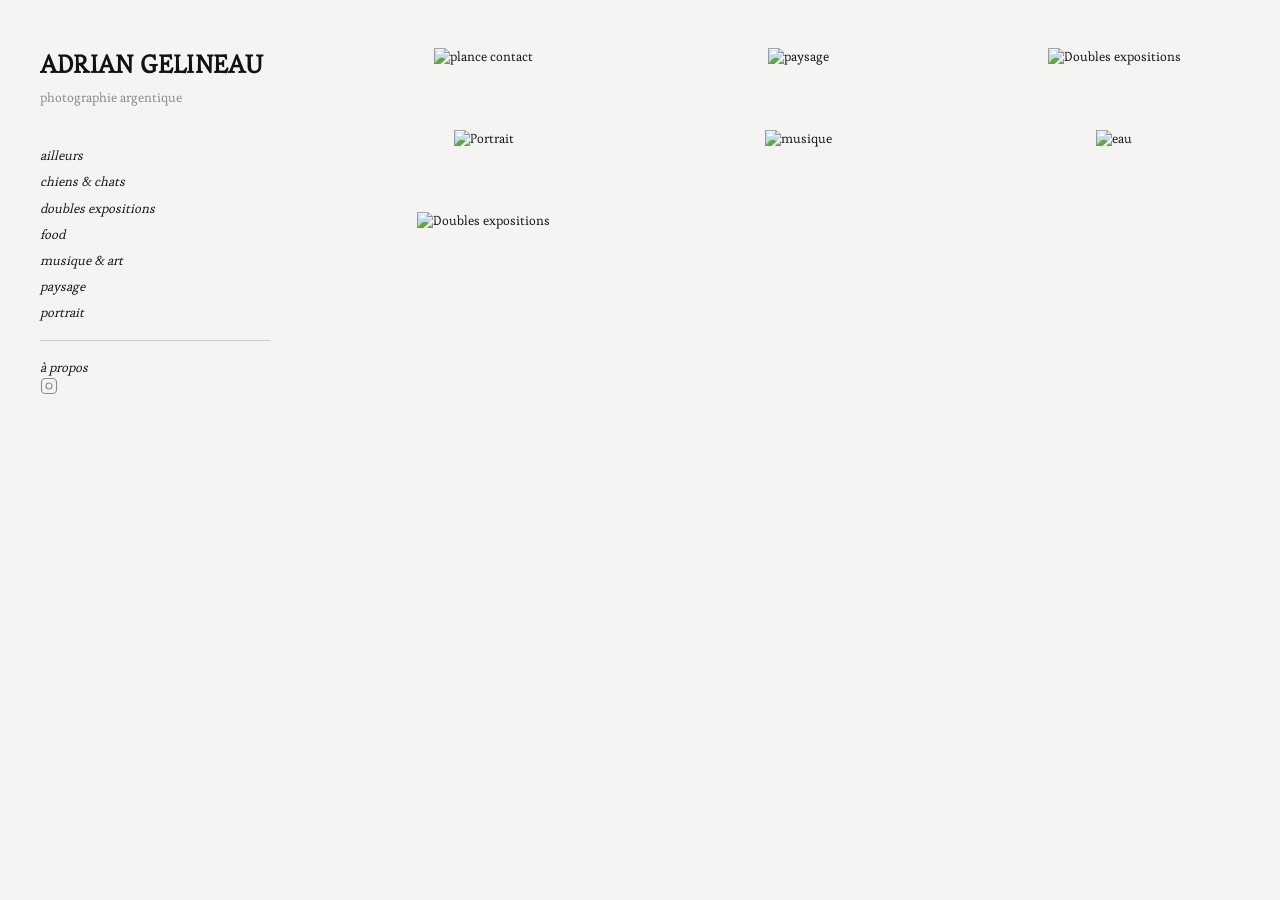
==== commit 6fa95d93: "1 1" ====
--- a/index.html
+++ b/index.html
@@ -29,11 +29,13 @@
         </a>
       </div>
       <nav class="sidebar-nav">
+        <a href="ailleurs.html">ailleurs</a>
+        <a href="chiens_et_chats.html">chiens & chats</a>
+        <a href="double-exposition.html">doubles expositions</a>
+        <a href="food.html">food</a>
+        <a href="musique.html">musique & art</a>
         <a href="paysage.html">paysage</a>
-        <a href="musique.html">musique & art</a>
-        <a href="double-exposition.html">doubles expositions</a>
         <a href="portrait.html">portrait</a>
-        <a href="ailleurs.html">ailleurs</a>
         <span class="nav-separateur"></span>
         <a href="apropos.html">à propos</a>
       </nav>
@@ -44,33 +46,45 @@
   </aside>
 
   <main class="contenu">
-    <!-- Page d'accueil : grille de photos menant à chaque série.
-         Pour changer une photo : modifie le nom de fichier dans src.
-         Pour changer la destination : modifie href. -->
-    <div class="patchwork">
-      <a href="paysage.html" class="pw-item">
-        <img src="https://res.cloudinary.com/djrtz9zbk/image/upload/w_900,q_auto/v1779740509/00002161-29_tyj2nv.jpg" alt="Paysage" loading="lazy" />
-      </a>
-      <a href="musique.html" class="pw-item">
-        <img src="https://res.cloudinary.com/djrtz9zbk/image/upload/w_900,q_auto/v1779740503/concert_4_qgwijq.jpg" alt="Musique" loading="lazy" />
-      </a>
-      <a href="double-exposition.html" class="pw-item">
-        <img src="https://res.cloudinary.com/djrtz9zbk/image/upload/w_900,q_auto/v1779740503/1_21_kcuvib.jpg" alt="Doubles expositions" loading="lazy" />
-      </a>
-      <a href="portrait.html" class="pw-item">
-        <img src="https://res.cloudinary.com/djrtz9zbk/image/upload/w_900,q_auto/v1779740346/concert_3_md6yuu.jpg" alt="Portrait" loading="lazy" />
-      </a>
-      <a href="paysage.html" class="pw-item">
-        <img src="https://res.cloudinary.com/djrtz9zbk/image/upload/w_900,q_auto/v1779740346/1_4_oucnro.jpg" alt="Paysage" loading="lazy" />
-      </a>
-      <a href="musique.html" class="pw-item">
-        <img src="https://res.cloudinary.com/djrtz9zbk/image/upload/w_900,q_auto/v1779740346/concert_1_qyfpxs.jpg" alt="Musique" loading="lazy" />
-      </a>
-    </div>
+    <div id="conteneur"></div>
   </main>
 
   <script>
-    // Menu hamburger (mobile)
+    const BASE = "https://res.cloudinary.com/djrtz9zbk/image/upload";
+
+    // PHOTOS D'ACCUEIL — modifie ici
+    // dest = page de destination au clic
+    // file = nom du fichier Cloudinary
+    const PHOTOS = [
+      { dest: "", file: "planche-contact_1_rpird7", alt: "plance contact" },
+      { dest: "paysage.html", file: "double-expo_17_eeheac", alt: "paysage" },
+      { dest: "double-exposition.html", file: "double-expo_18_ciggwl", alt: "Doubles expositions" },
+      { dest: "portrait.html", file: "double-expo_8_w33tgs", alt: "Portrait" },
+      { dest: "musique.html", file: "musique_5_trox4p", alt: "musique" },
+      { dest: "eau.html", file: "eau_11_klllgp", alt: "eau" },
+      { dest: "double-exposition.html", file: "double-expo_12_yia9xk", alt: "Doubles expositions" },
+      // ajouter : { dest: "page.html", file: "dossier/nom_fichier", alt: "description" },
+    ];
+
+    // ----- Génération automatique (ne pas toucher) -----
+    const grille = document.createElement("div");
+    grille.className = "patchwork";
+    PHOTOS.forEach(p => {
+      // Si dest est vide : photo non cliquable, sinon lien vers la page
+      if (p.dest) {
+        grille.innerHTML +=
+          `<a href="${p.dest}" class="pw-item">` +
+          `<img src="${BASE}/w_900,q_auto/${p.file}.jpg" alt="${p.alt}" loading="lazy"/></a>`;
+      } else {
+        grille.innerHTML +=
+          `<div class="pw-item">` +
+          `<img src="${BASE}/w_900,q_auto/${p.file}.jpg" alt="${p.alt}" loading="lazy"/></div>`;
+      }
+    });
+    document.getElementById("conteneur").appendChild(grille);
+  </script>
+
+  <script>
     const btn = document.getElementById("hamburger");
     const sb  = document.querySelector(".sidebar");
     btn.addEventListener("click", () => {
--- a/style.css
+++ b/style.css
@@ -86,24 +86,29 @@
 }
 
 /* =============================================
-   PAGE D'ACCUEIL — patchwork style Lawrence Fafard
+   PATCHWORK (grille de photos)
+   --------------------------------------------
+   POUR AJUSTER : change uniquement les 4 valeurs
+   ci-dessous. Tout le reste se règle tout seul.
    ============================================= */
 .patchwork {
+  --colonnes:          3;       /* nombre de colonnes */
+  --espace-cote:       3rem;    /* espace gauche-droite entre photos */
+  --espace-haut-bas:   4rem;    /* espace vertical entre photos */
+  --taille-photo:      85%;     /* largeur des photos (100% = remplit la colonne) */
+
   display: grid;
-  grid-template-columns: 1fr 1fr;  /* 2 colonnes */
-  column-gap: 2rem;
-  row-gap: 0;
-  padding-right: 4rem;
+  grid-template-columns: repeat(var(--colonnes), 1fr);
+  column-gap: var(--espace-cote);
   align-items: start;
+  padding-right: 2rem;
 }
 .pw-item {
   display: block;
   text-decoration: none;
-  max-width: 75%;               /* ← taille des photos dans leur colonne */
-  margin-bottom: 6rem;          /* ← espace vertical entre photos */
-}
-.pw-item:nth-child(odd)  { margin-right: auto; margin-top: 0; }
-.pw-item:nth-child(even) { margin-left: auto;  margin-top: 8rem; } /* ← décalage colonne droite */
+  max-width: var(--taille-photo);
+  margin: 0 auto var(--espace-haut-bas);   /* centré dans sa colonne */
+}
 .pw-item img { width: 100%; height: auto; display: block; transition: opacity 0.3s; }
 .pw-item:hover img { opacity: 0.75; }
 
@@ -298,14 +303,12 @@
   .contenu { padding-top: 5rem; padding-left: 1rem; }
 
   .galerie-bande { height: 200px; }
+  /* Patchwork sur mobile : 1 ou 2 colonnes, photos plus larges */
   .patchwork {
-    grid-template-columns: 1fr;
+    --colonnes: 1;          /* mets 2 si tu veux 2 colonnes sur mobile */
+    --espace-haut-bas: 2rem;
+    --taille-photo: 90%;
     padding-right: 1rem;
-  }
-  .pw-item, .pw-item:nth-child(even) {
-    max-width: 90%;
-    margin-top: 0;
-    margin-left: 0;
   }
   .apropos-wrap { flex-direction: column; }
   .apropos-photo { width: 100%; max-width: 280px; }
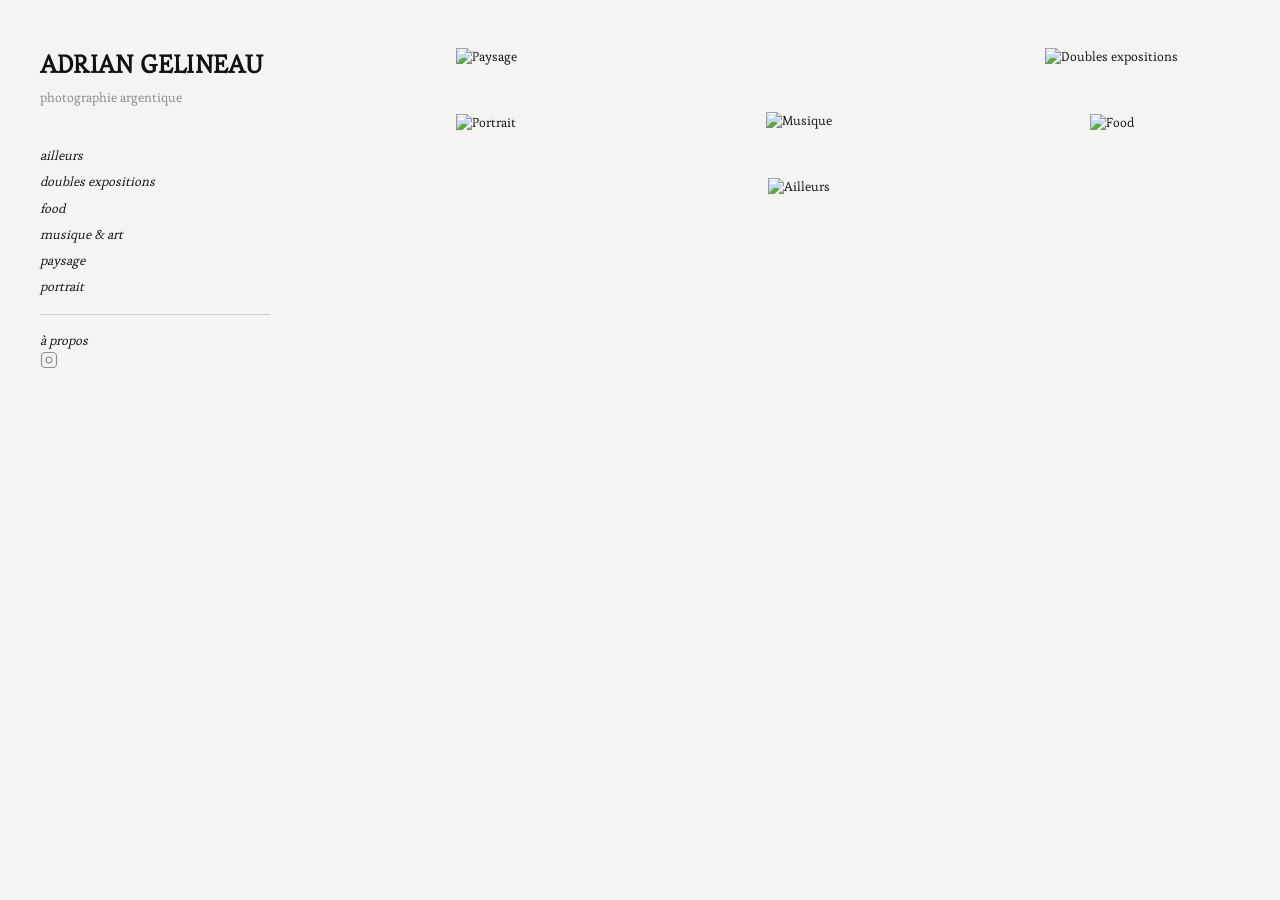
==== commit 9a45d374: "2 2" ====
--- a/index.html
+++ b/index.html
@@ -7,7 +7,6 @@
   <link rel="preconnect" href="https://fonts.googleapis.com">
   <link rel="preconnect" href="https://fonts.gstatic.com" crossorigin>
   <link href="https://fonts.googleapis.com/css2?family=Esteban&display=swap" rel="stylesheet">
-  <link rel="stylesheet" href="https://cdn.jsdelivr.net/npm/glightbox/dist/css/glightbox.min.css" />
   <link rel="stylesheet" href="style.css" />
 </head>
 <body>
@@ -30,7 +29,6 @@
       </div>
       <nav class="sidebar-nav">
         <a href="ailleurs.html">ailleurs</a>
-        <a href="chiens_et_chats.html">chiens & chats</a>
         <a href="double-exposition.html">doubles expositions</a>
         <a href="food.html">food</a>
         <a href="musique.html">musique & art</a>
@@ -52,25 +50,25 @@
   <script>
     const BASE = "https://res.cloudinary.com/djrtz9zbk/image/upload";
 
-    // PHOTOS D'ACCUEIL — modifie ici
-    // dest = page de destination au clic
+    // =============================================
+    // PHOTOS D'ACCUEIL — modifie uniquement cette liste
+    // dest = page de destination au clic (laisser "" pour aucun lien)
     // file = nom du fichier Cloudinary
+    // =============================================
     const PHOTOS = [
-      { dest: "", file: "planche-contact_1_rpird7", alt: "plance contact" },
-      { dest: "paysage.html", file: "double-expo_17_eeheac", alt: "paysage" },
-      { dest: "double-exposition.html", file: "double-expo_18_ciggwl", alt: "Doubles expositions" },
-      { dest: "portrait.html", file: "double-expo_8_w33tgs", alt: "Portrait" },
-      { dest: "musique.html", file: "musique_5_trox4p", alt: "musique" },
-      { dest: "eau.html", file: "eau_11_klllgp", alt: "eau" },
-      { dest: "double-exposition.html", file: "double-expo_12_yia9xk", alt: "Doubles expositions" },
+      { dest: "paysage.html",           file: "ailleurs_9_nd1piu",  alt: "Paysage" },
+      { dest: "musique.html",           file: "ailleurs_8_kdp1sd",  alt: "Musique" },
+      { dest: "double-exposition.html", file: "ailleurs_7_ll7dqz",  alt: "Doubles expositions" },
+      { dest: "portrait.html",          file: "ailleurs_6_bx5eji",  alt: "Portrait" },
+      { dest: "ailleurs.html",          file: "ailleurs_5_ryvfed",  alt: "Ailleurs" },
+      { dest: "food.html",              file: "ailleurs_4_oredgk",  alt: "Food" },
       // ajouter : { dest: "page.html", file: "dossier/nom_fichier", alt: "description" },
     ];
 
     // ----- Génération automatique (ne pas toucher) -----
     const grille = document.createElement("div");
-    grille.className = "patchwork";
+    grille.className = "patchwork-accueil";
     PHOTOS.forEach(p => {
-      // Si dest est vide : photo non cliquable, sinon lien vers la page
       if (p.dest) {
         grille.innerHTML +=
           `<a href="${p.dest}" class="pw-item">` +
--- a/style.css
+++ b/style.css
@@ -86,16 +86,44 @@
 }
 
 /* =============================================
-   PATCHWORK (grille de photos)
+   PATCHWORK (masonry — photos qui comblent les trous)
    --------------------------------------------
-   POUR AJUSTER : change uniquement les 4 valeurs
-   ci-dessous. Tout le reste se règle tout seul.
+   POUR AJUSTER : change uniquement les 4 valeurs.
+   Plus --air est grand, plus les photos respirent.
    ============================================= */
 .patchwork {
-  --colonnes:          3;       /* nombre de colonnes */
-  --espace-cote:       3rem;    /* espace gauche-droite entre photos */
-  --espace-haut-bas:   4rem;    /* espace vertical entre photos */
-  --taille-photo:      85%;     /* largeur des photos (100% = remplit la colonne) */
+  --colonnes:          3;        /* nombre de colonnes */
+  --espace-cote:       3rem;     /* espace gauche-droite entre colonnes */
+  --espace-haut-bas:   3rem;     /* espace vertical entre photos */
+  --air:               88%;      /* largeur des photos (plus petit = plus d'air autour) */
+
+  column-count: var(--colonnes);
+  column-gap: var(--espace-cote);
+  padding-right: 2rem;
+}
+.pw-item {
+  display: block;
+  text-decoration: none;
+  width: var(--air);
+  margin: 0 auto var(--espace-haut-bas);   /* centré dans sa colonne */
+  break-inside: avoid;          /* évite qu'une photo soit coupée entre 2 colonnes */
+}
+.pw-item img { width: 100%; height: auto; display: block; transition: opacity 0.3s; }
+.pw-item:hover img { opacity: 0.75; }
+
+
+/* =============================================
+   PATCHWORK ACCUEIL (zigzag — index.html uniquement)
+   --------------------------------------------
+   Colonne 1 en haut, colonne 2 descendue,
+   colonne 3 remontée au niveau de la 1.
+   ============================================= */
+.patchwork-accueil {
+  --colonnes:          3;        /* nombre de colonnes */
+  --espace-cote:       2.5rem;   /* espace gauche-droite entre colonnes */
+  --espace-haut-bas:   3rem;     /* espace vertical entre photos */
+  --taille-photo:      85%;      /* largeur des photos dans leur colonne */
+  --decalage:          4rem;     /* de combien la colonne du milieu descend */
 
   display: grid;
   grid-template-columns: repeat(var(--colonnes), 1fr);
@@ -103,15 +131,16 @@
   align-items: start;
   padding-right: 2rem;
 }
-.pw-item {
+.patchwork-accueil .pw-item {
   display: block;
   text-decoration: none;
   max-width: var(--taille-photo);
-  margin: 0 auto var(--espace-haut-bas);   /* centré dans sa colonne */
-}
-.pw-item img { width: 100%; height: auto; display: block; transition: opacity 0.3s; }
-.pw-item:hover img { opacity: 0.75; }
-
+  margin: 0 auto var(--espace-haut-bas);
+}
+/* Zigzag : colonne du milieu descend, colonnes 1 et 3 restent en haut */
+.patchwork-accueil .pw-item:nth-child(3n+2) { transform: translateY(var(--decalage)); }
+.patchwork-accueil .pw-item img { width: 100%; height: auto; display: block; transition: opacity 0.3s; }
+.patchwork-accueil .pw-item:hover img { opacity: 0.75; }
 /* =============================================
    PAGES DE SÉRIES — bandes horizontales
    ============================================= */
@@ -188,7 +217,7 @@
   align-items: flex-start;
 }
 .apropos-photo {
-  width: 220px;
+  width: 500px;
   flex-shrink: 0;
 }
 .apropos-photo img {
@@ -303,11 +332,11 @@
   .contenu { padding-top: 5rem; padding-left: 1rem; }
 
   .galerie-bande { height: 200px; }
-  /* Patchwork sur mobile : 1 ou 2 colonnes, photos plus larges */
-  .patchwork {
-    --colonnes: 1;          /* mets 2 si tu veux 2 colonnes sur mobile */
-    --espace-haut-bas: 2rem;
-    --taille-photo: 90%;
+  /* Patchwork sur mobile : 1 colonne (mets 2 si tu préfères) */
+  .patchwork,
+  .patchwork-accueil {
+    --colonnes: 1;
+    --espace-haut-bas: 1.5rem;
     padding-right: 1rem;
   }
   .apropos-wrap { flex-direction: column; }
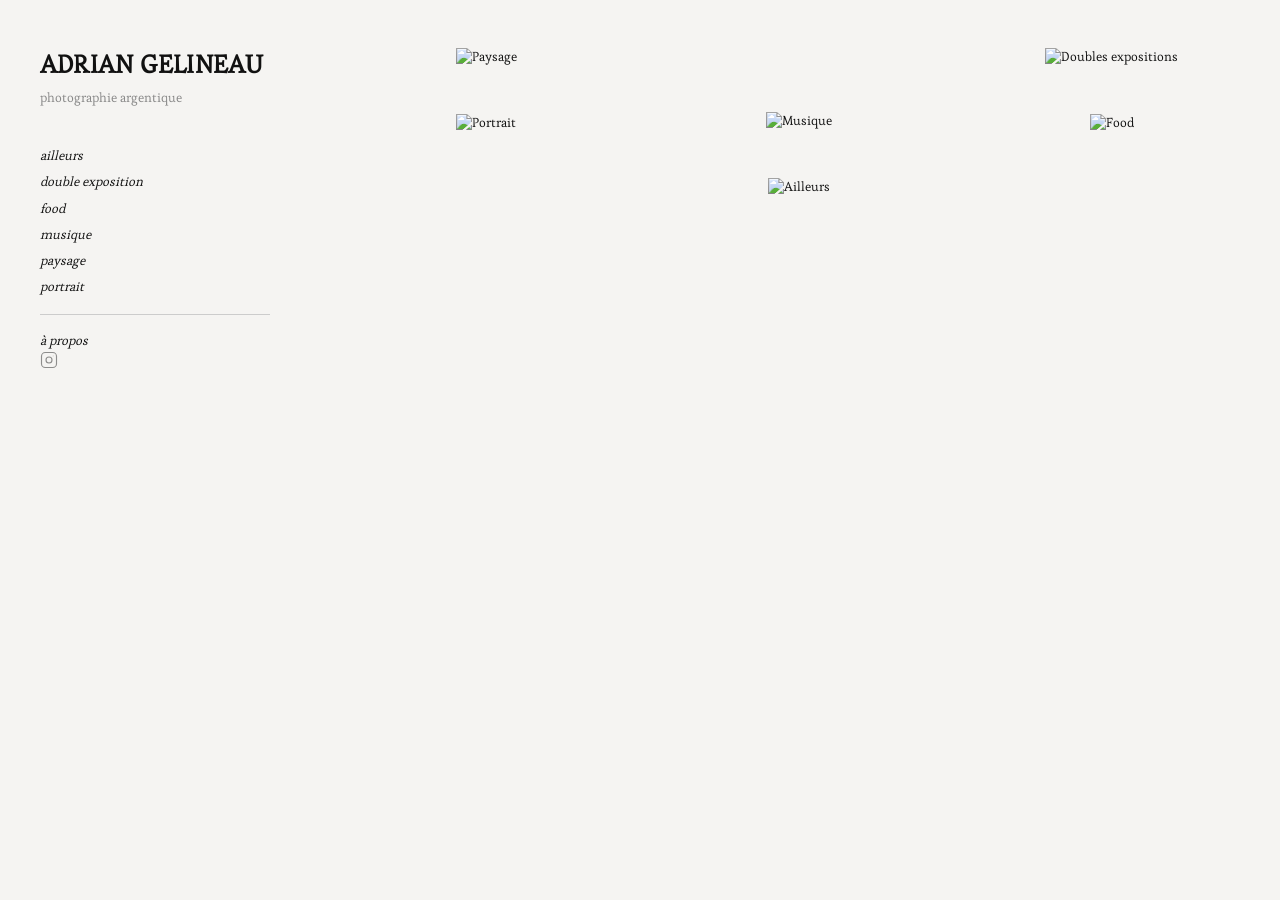
==== commit 3e23ba59: ". ." ====
--- a/index.html
+++ b/index.html
@@ -29,9 +29,9 @@
       </div>
       <nav class="sidebar-nav">
         <a href="ailleurs.html">ailleurs</a>
-        <a href="double-exposition.html">doubles expositions</a>
+        <a href="double-exposition.html">double exposition</a>
         <a href="food.html">food</a>
-        <a href="musique.html">musique & art</a>
+        <a href="musique.html">musique</a>
         <a href="paysage.html">paysage</a>
         <a href="portrait.html">portrait</a>
         <span class="nav-separateur"></span>
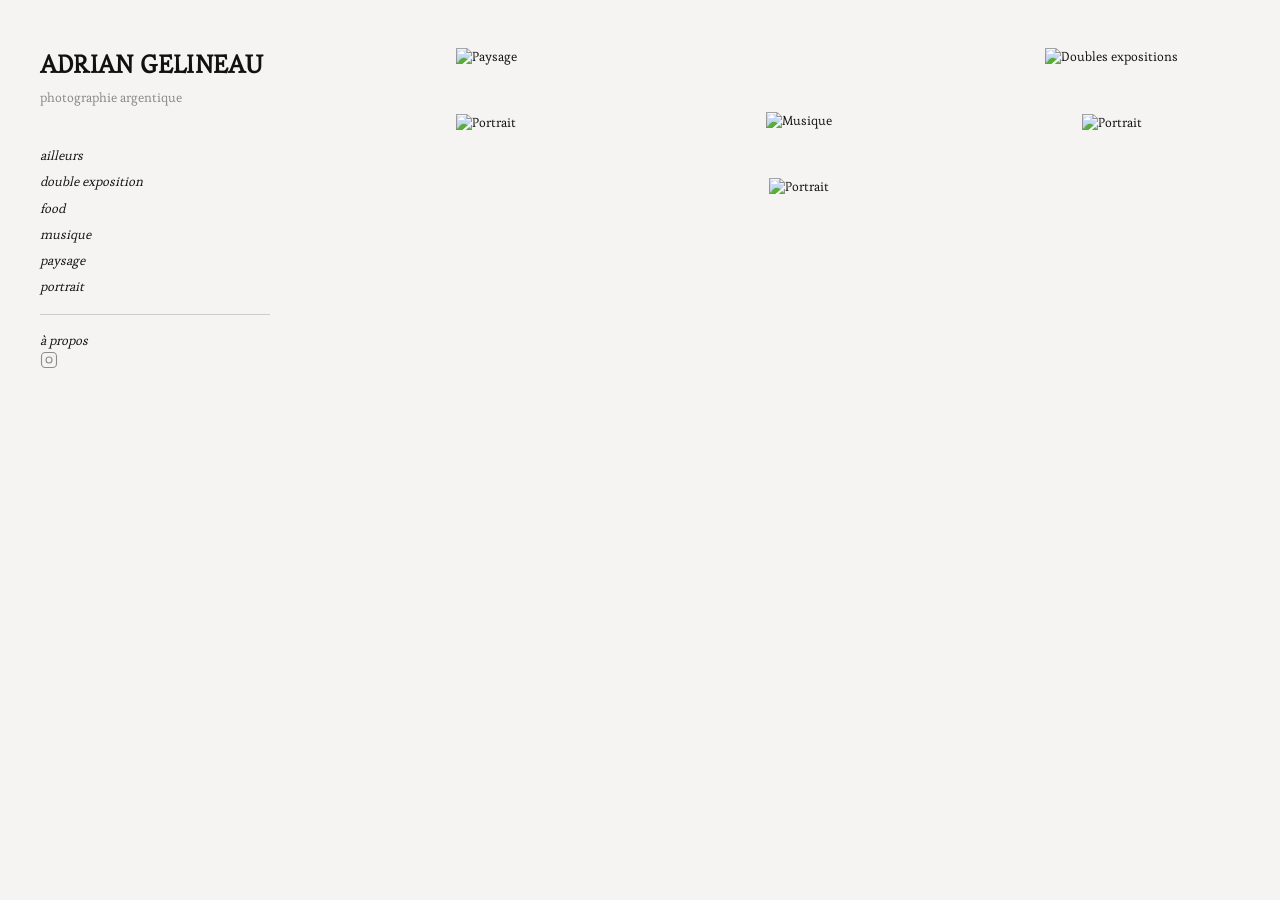
==== commit 2d911c66: ". ." ====
--- a/index.html
+++ b/index.html
@@ -56,12 +56,12 @@
     // file = nom du fichier Cloudinary
     // =============================================
     const PHOTOS = [
-      { dest: "paysage.html",           file: "ailleurs_9_nd1piu",  alt: "Paysage" },
-      { dest: "musique.html",           file: "ailleurs_8_kdp1sd",  alt: "Musique" },
-      { dest: "double-exposition.html", file: "ailleurs_7_ll7dqz",  alt: "Doubles expositions" },
-      { dest: "portrait.html",          file: "ailleurs_6_bx5eji",  alt: "Portrait" },
-      { dest: "ailleurs.html",          file: "ailleurs_5_ryvfed",  alt: "Ailleurs" },
-      { dest: "food.html",              file: "ailleurs_4_oredgk",  alt: "Food" },
+      { dest: "paysage.html",           file: "000091470013_u5fscc",  alt: "Paysage" },
+      { dest: "paysage.html",           file: "double-expo_17_eeheac",  alt: "Musique" },
+      { dest: "double-exposition.html", file: "double-expo_12_yia9xk",  alt: "Doubles expositions" },
+      { dest: "portrait.html",          file: "portrait_49_awgnrx",  alt: "Portrait" },
+      { dest: "ailleurs.html",          file: "ailleurs_5_ryvfed",  alt: "Portrait" },
+      { dest: "musique.html",          file: "musique_7_mj2ewp",  alt: "Portrait" },
       // ajouter : { dest: "page.html", file: "dossier/nom_fichier", alt: "description" },
     ];
 
